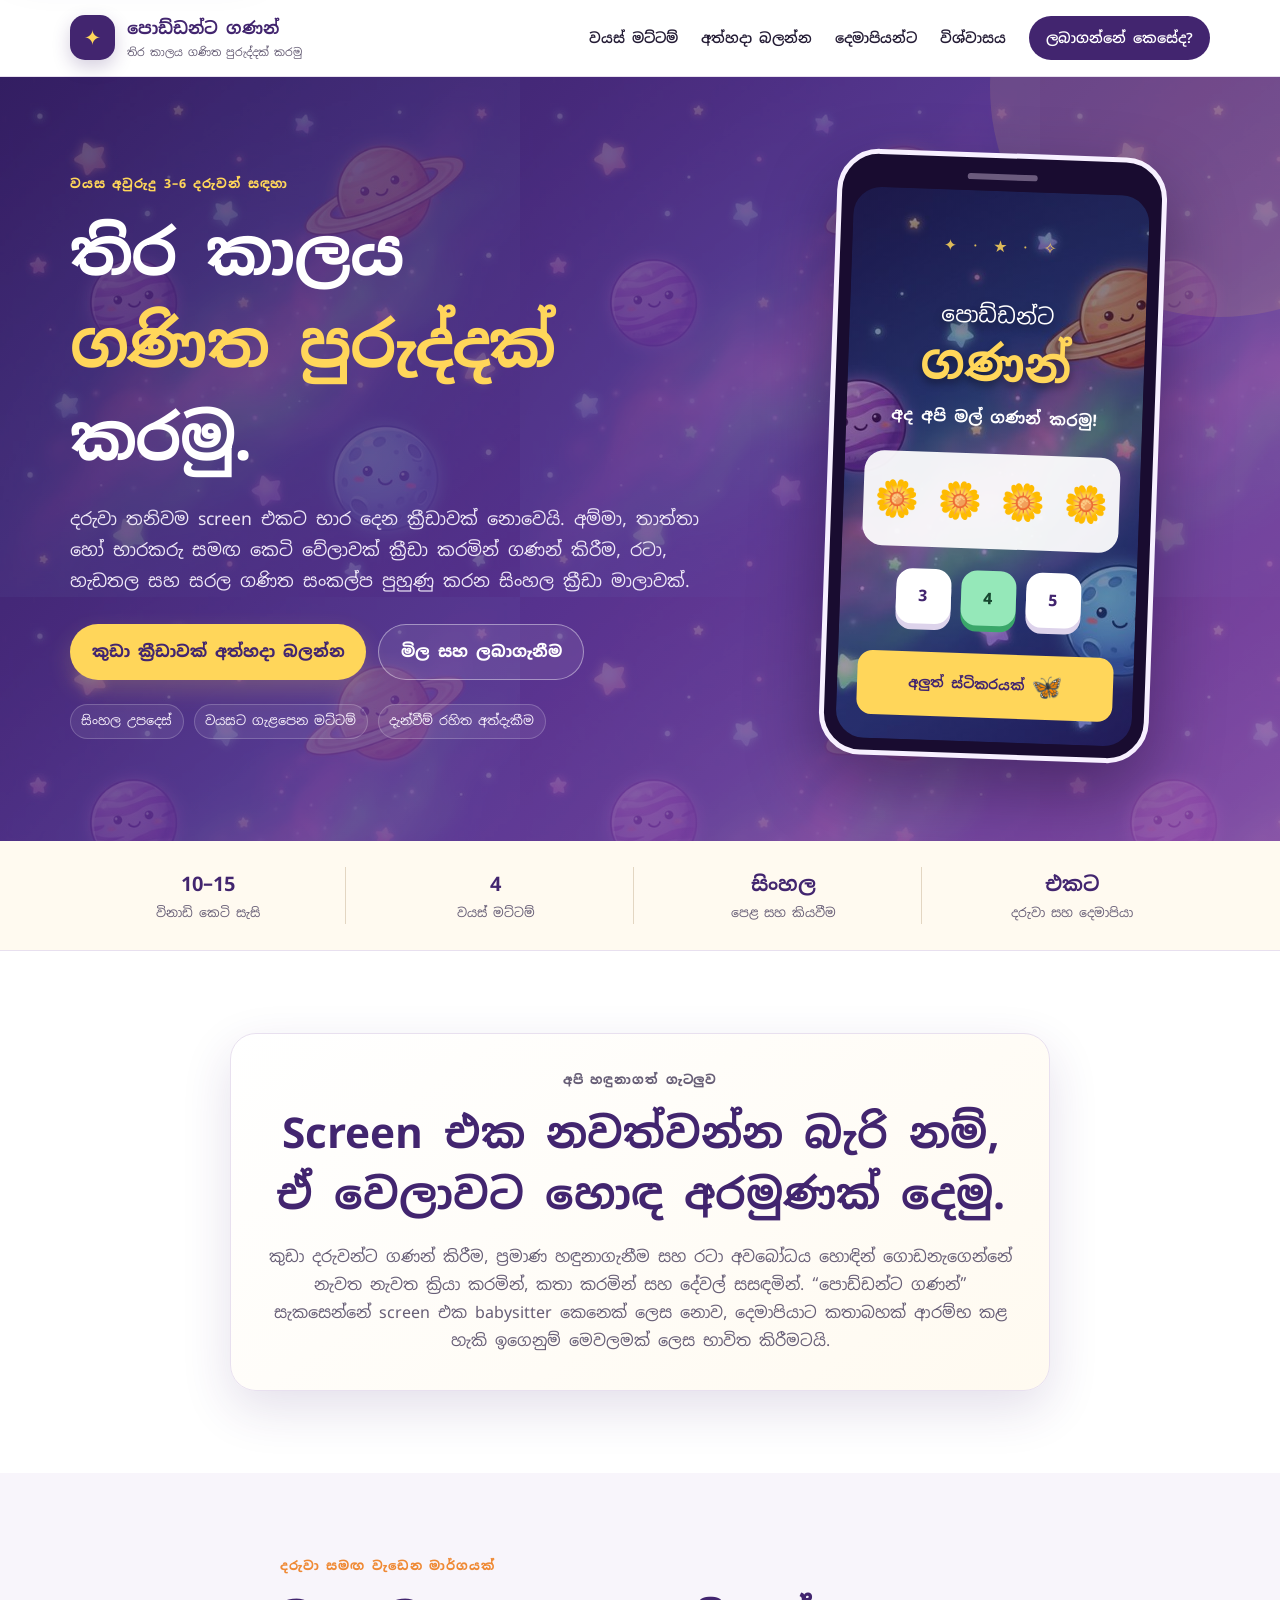
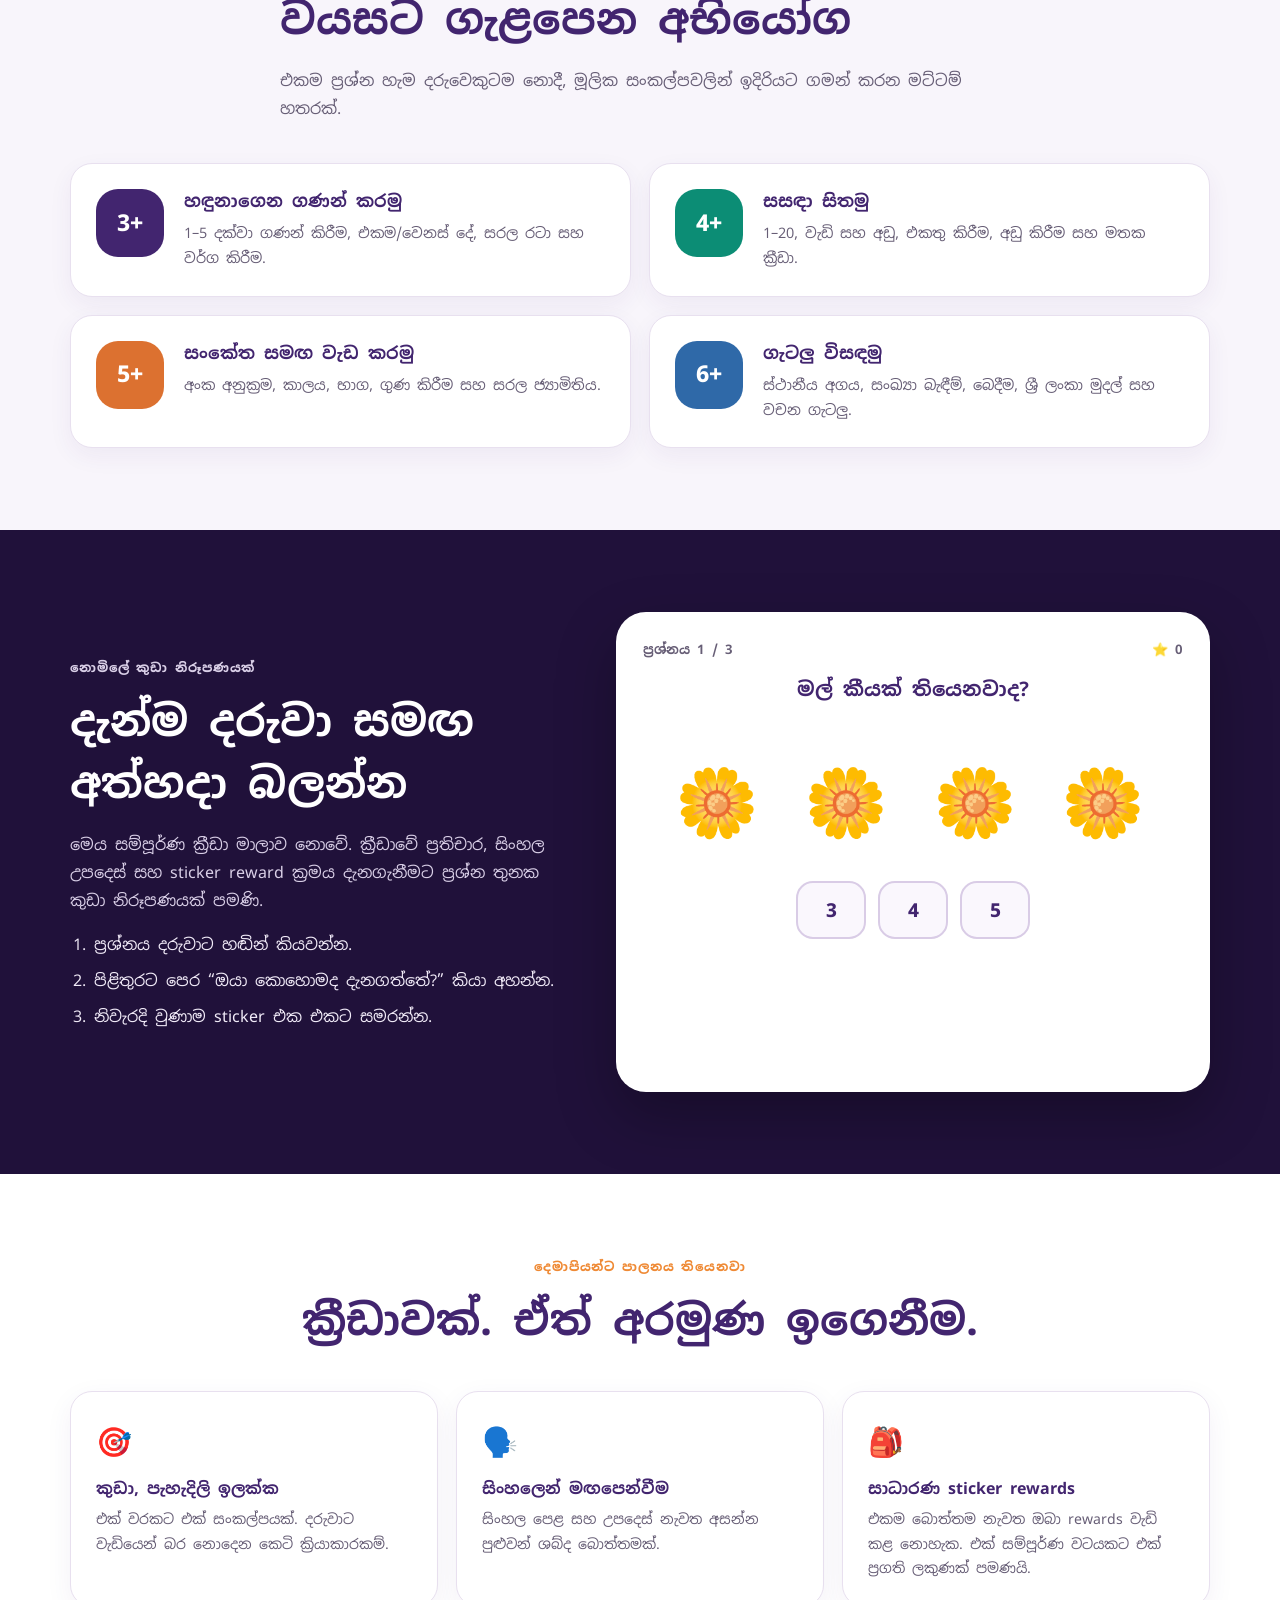
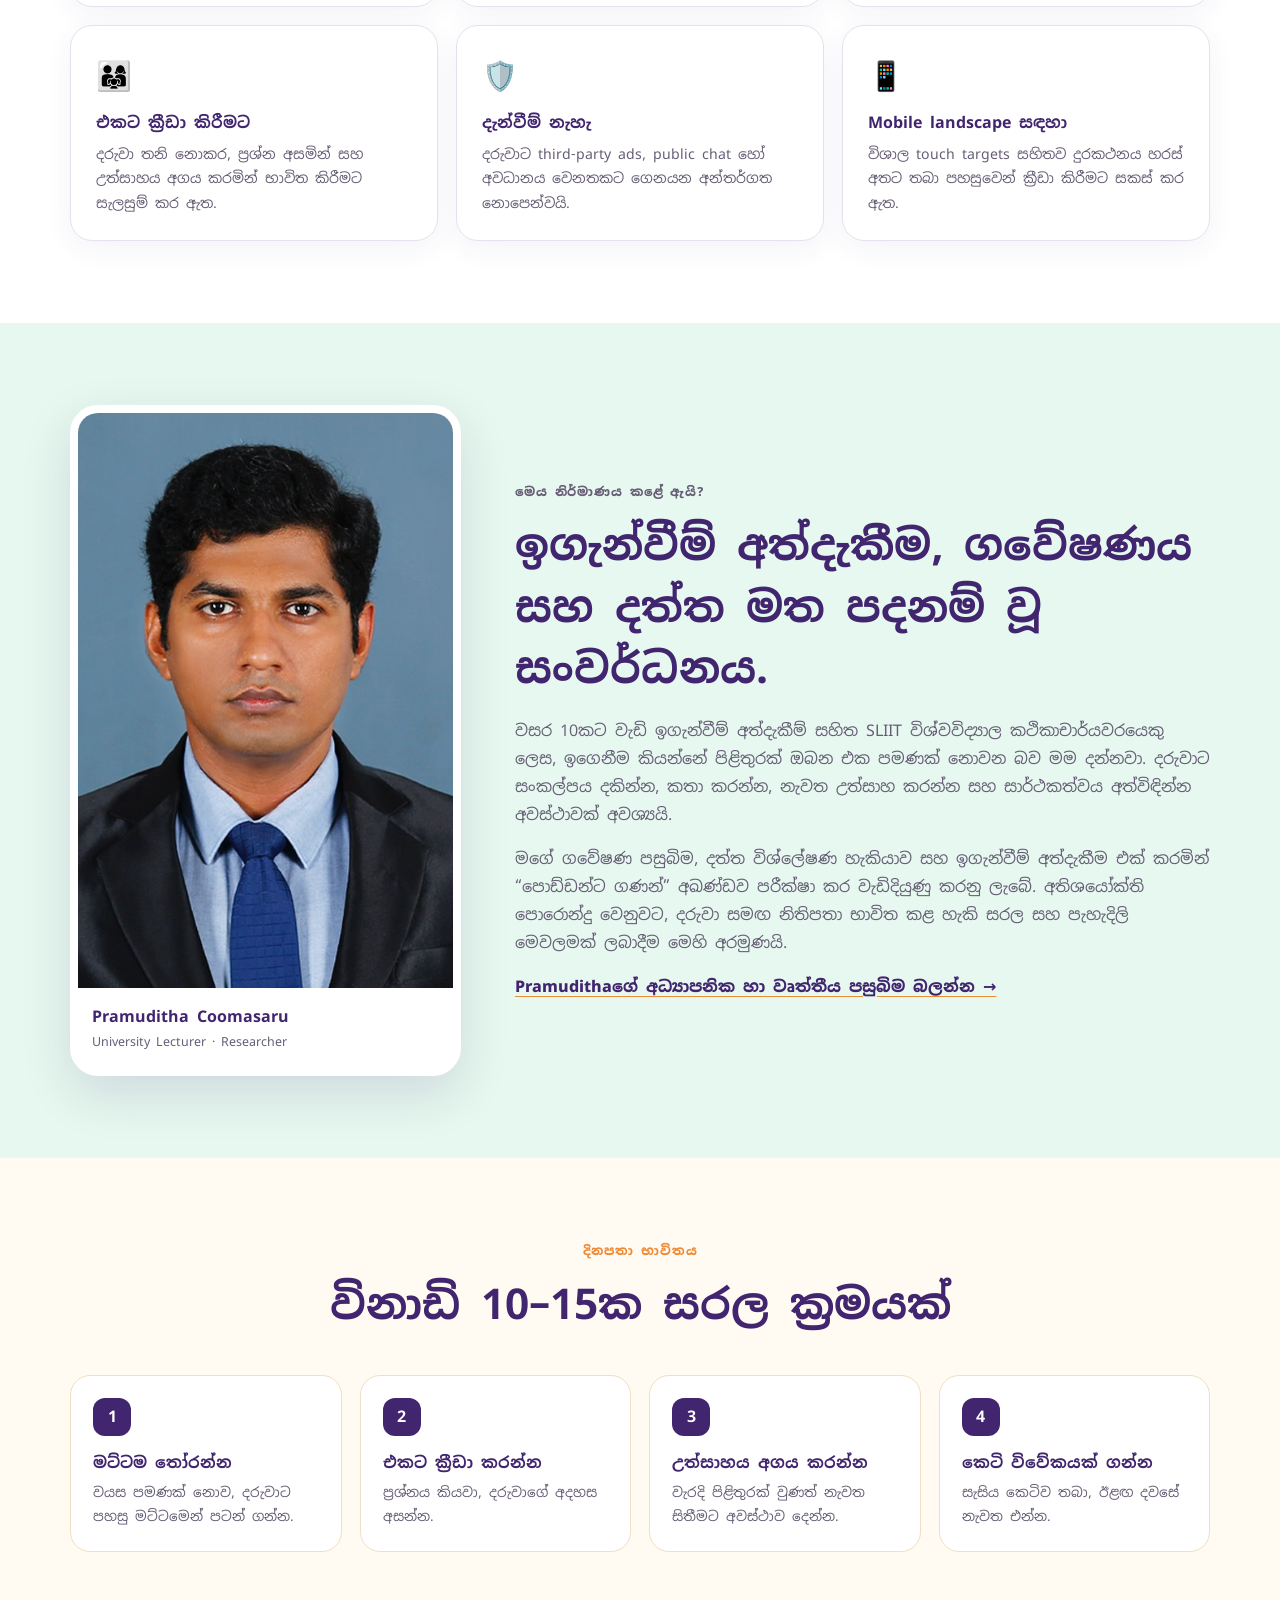
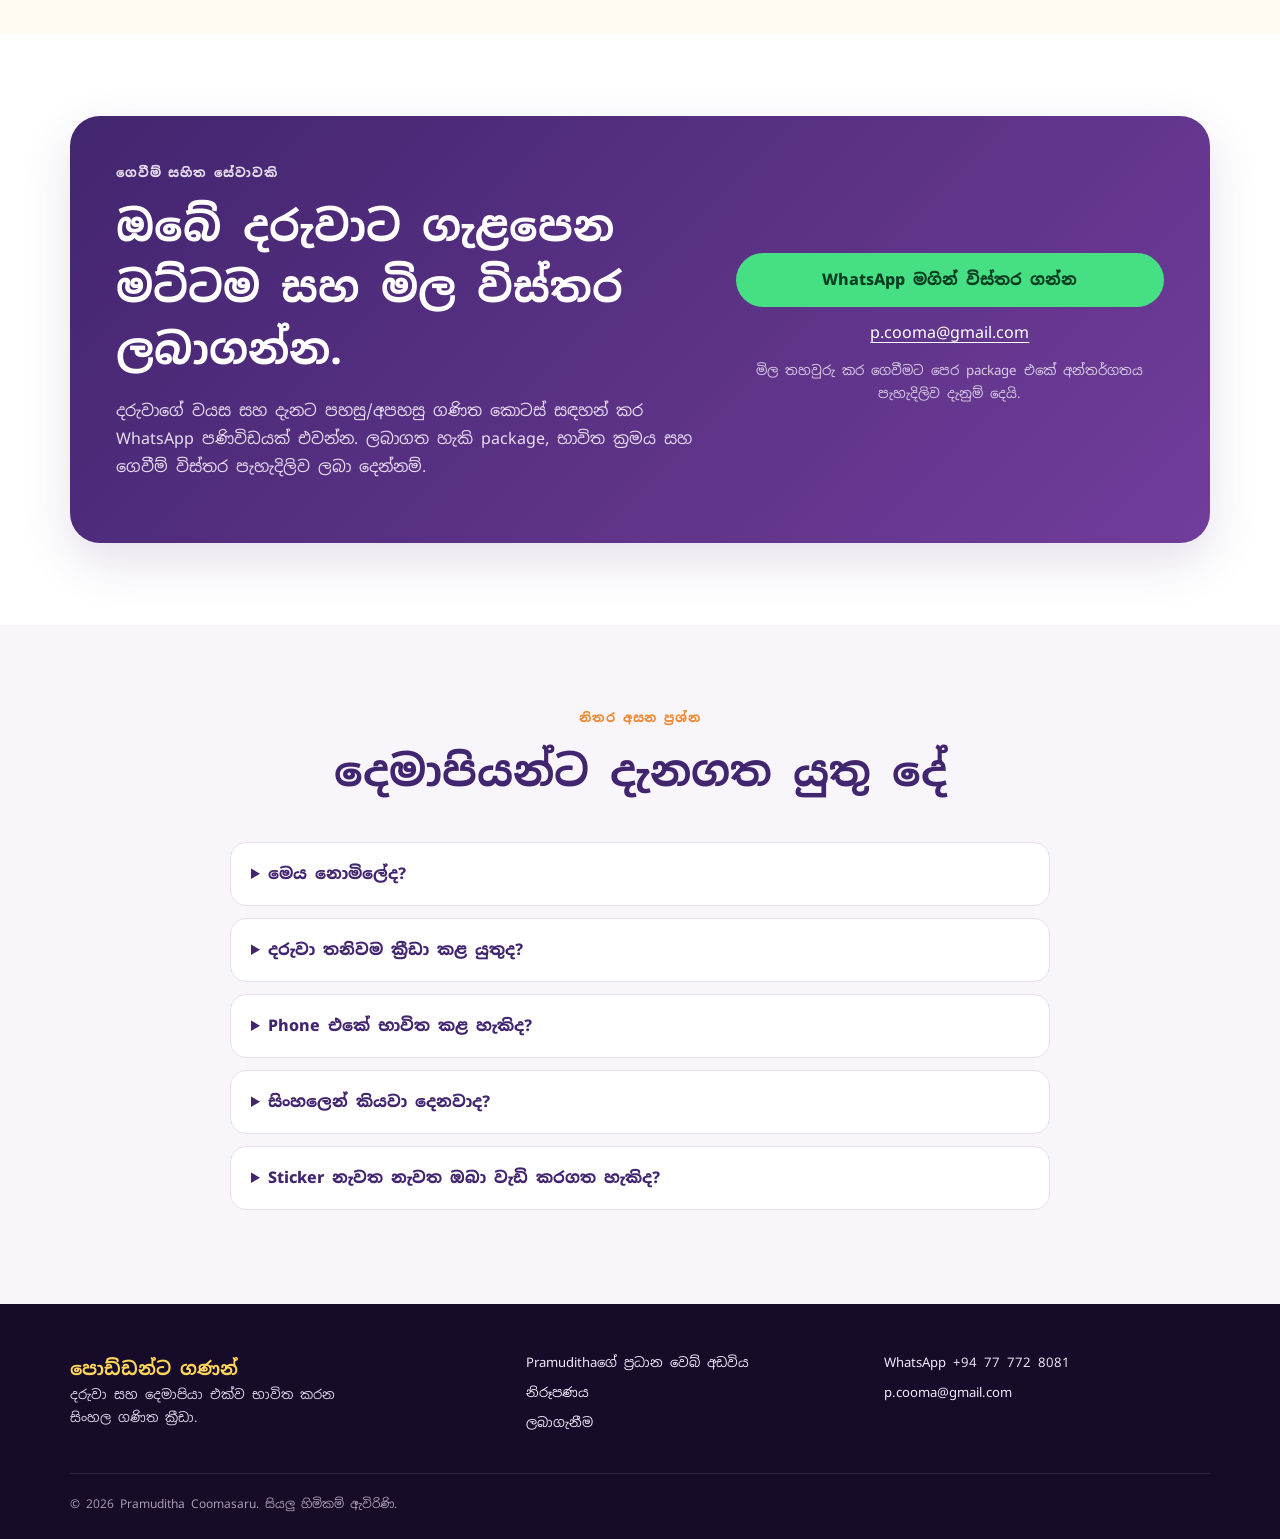
==== poddanta-ganan/index.html @ fe2ec5d9 "Add Sinhala Poddanta Ganan product page and mini demo" ====
<!doctype html>
<html lang="si">
<head>
  <meta charset="utf-8" />
  <meta name="viewport" content="width=device-width, initial-scale=1, viewport-fit=cover" />
  <title>පොඩ්ඩන්ට ගණන් | දරුවන්ට සිංහල ගණිත ක්‍රීඩා</title>
  <meta name="description" content="වයස අවුරුදු 3 සිට 6 දක්වා දරුවන්ට දෙමාපියන් සමඟ ක්‍රීඩා කරමින් ගණිතයේ මූලික සංකල්ප පුහුණු වීමට සැකසූ සිංහල ඩිජිටල් ක්‍රීඩා මාලාව." />
  <meta name="theme-color" content="#42256f" />
  <meta property="og:title" content="පොඩ්ඩන්ට ගණන් — තිර කාලය ගණිත පුරුද්දක් කරමු" />
  <meta property="og:description" content="වයස 3–6 දරුවන්ට සිංහලෙන්, දෙමාපියන් සමඟ භාවිත කළ හැකි ගණිත ක්‍රීඩා." />
  <meta property="og:type" content="website" />
  <meta property="og:url" content="https://pcooma.com/poddanta-ganan/" />
  <meta property="og:image" content="https://pcooma.com/og-image.png?v=2" />
  <link rel="canonical" href="https://pcooma.com/poddanta-ganan/" />
  <link rel="icon" type="image/png" href="../favicon.png?v=2" />
  <link rel="preconnect" href="https://fonts.googleapis.com" />
  <link rel="preconnect" href="https://fonts.gstatic.com" crossorigin />
  <link href="https://fonts.googleapis.com/css2?family=Noto+Sans+Sinhala:wght@400;500;600;700;800&display=swap" rel="stylesheet" />
  <link rel="stylesheet" href="styles.css" />
  <script type="application/ld+json">
  {
    "@context": "https://schema.org",
    "@type": "EducationalApplication",
    "name": "පොඩ්ඩන්ට ගණන්",
    "applicationCategory": "EducationalApplication",
    "educationalLevel": "Early childhood, ages 3 to 6",
    "inLanguage": "si-LK",
    "operatingSystem": "Web browser",
    "url": "https://pcooma.com/poddanta-ganan/",
    "description": "දෙමාපියන් සමඟ භාවිතයට සැකසූ සිංහල ගණිත ක්‍රීඩා මාලාව.",
    "author": {
      "@type": "Person",
      "name": "Pramuditha Coomasaru",
      "url": "https://pcooma.com/"
    }
  }
  </script>
</head>
<body>
  <a class="skip-link" href="#main">ප්‍රධාන අන්තර්ගතයට යන්න</a>

  <header class="site-header">
    <div class="wrap header-inner">
      <a class="product-brand" href="#top" aria-label="පොඩ්ඩන්ට ගණන් මුල් පිටුව">
        <span class="brand-orbit" aria-hidden="true">✦</span>
        <span><strong>පොඩ්ඩන්ට ගණන්</strong><small>තිර කාලය ගණිත පුරුද්දක් කරමු</small></span>
      </a>
      <button class="menu-button" type="button" aria-expanded="false" aria-controls="main-nav">මෙනුව</button>
      <nav id="main-nav" class="main-nav" aria-label="ප්‍රධාන මෙනුව">
        <a href="#ages">වයස් මට්ටම්</a>
        <a href="#demo">අත්හදා බලන්න</a>
        <a href="#parents">දෙමාපියන්ට</a>
        <a href="#trust">විශ්වාසය</a>
        <a class="nav-cta" href="#get-access">ලබාගන්නේ කෙසේද?</a>
      </nav>
    </div>
  </header>

  <main id="main">
    <section class="hero" id="top">
      <div class="wrap hero-grid">
        <div class="hero-copy">
          <p class="eyebrow">වයස අවුරුදු 3–6 දරුවන් සඳහා</p>
          <h1>තිර කාලය<br /><span>ගණිත පුරුද්දක්</span> කරමු.</h1>
          <p class="hero-lead">දරුවා තනිවම screen එකට භාර දෙන ක්‍රීඩාවක් නොවෙයි. අම්මා, තාත්තා හෝ භාරකරු සමඟ කෙටි වේලාවක් ක්‍රීඩා කරමින් ගණන් කිරීම, රටා, හැඩතල සහ සරල ගණිත සංකල්ප පුහුණු කරන සිංහල ක්‍රීඩා මාලාවක්.</p>
          <div class="hero-actions">
            <a class="button button-primary" href="#demo">කුඩා ක්‍රීඩාවක් අත්හදා බලන්න</a>
            <a class="button button-secondary" href="#get-access">මිල සහ ලබාගැනීම</a>
          </div>
          <ul class="hero-facts" aria-label="ප්‍රධාන ලක්ෂණ">
            <li>සිංහල උපදෙස්</li>
            <li>වයසට ගැළපෙන මට්ටම්</li>
            <li>දැන්වීම් රහිත අත්දැකීම</li>
          </ul>
        </div>

        <div class="phone-stage" aria-label="පොඩ්ඩන්ට ගණන් ක්‍රීඩා නිරූපණය">
          <div class="phone-speaker"></div>
          <div class="phone-screen">
            <div class="space-stars" aria-hidden="true">✦　·　★　·　✧</div>
            <div class="game-wordmark"><span>පොඩ්ඩන්ට</span><strong>ගණන්</strong></div>
            <p>අද අපි මල් ගණන් කරමු!</p>
            <div class="object-row" aria-hidden="true">🌼 🌼 🌼 🌼</div>
            <div class="answer-row" aria-hidden="true"><span>3</span><span class="correct">4</span><span>5</span></div>
            <div class="sticker-peek">අලුත් ස්ටිකරයක් <b>🦋</b></div>
          </div>
        </div>
      </div>
    </section>

    <section class="promise-strip" aria-label="සේවාවේ ස්වභාවය">
      <div class="wrap promise-grid">
        <div><strong>10–15</strong><span>විනාඩි කෙටි සැසි</span></div>
        <div><strong>4</strong><span>වයස් මට්ටම්</span></div>
        <div><strong>සිංහල</strong><span>පෙළ සහ කියවීම</span></div>
        <div><strong>එකට</strong><span>දරුවා සහ දෙමාපියා</span></div>
      </div>
    </section>

    <section class="section problem-section">
      <div class="wrap narrow center">
        <p class="eyebrow">අපි හඳුනාගත් ගැටලුව</p>
        <h2>Screen එක නවත්වන්න බැරි නම්, ඒ වෙලාවට හොඳ අරමුණක් දෙමු.</h2>
        <p>කුඩා දරුවන්ට ගණන් කිරීම, ප්‍රමාණ හඳුනාගැනීම සහ රටා අවබෝධය හොඳින් ගොඩනැගෙන්නේ නැවත නැවත ක්‍රියා කරමින්, කතා කරමින් සහ දේවල් සසඳමින්. “පොඩ්ඩන්ට ගණන්” සැකසෙන්නේ screen එක babysitter කෙනෙක් ලෙස නොව, දෙමාපියාට කතාබහක් ආරම්භ කළ හැකි ඉගෙනුම් මෙවලමක් ලෙස භාවිත කිරීමටයි.</p>
      </div>
    </section>

    <section class="section age-section" id="ages">
      <div class="wrap">
        <div class="section-heading">
          <p class="eyebrow">දරුවා සමඟ වැඩෙන මාර්ගයක්</p>
          <h2>වයසට ගැළපෙන අභියෝග</h2>
          <p>එකම ප්‍රශ්න හැම දරුවෙකුටම නොදී, මූලික සංකල්පවලින් ඉදිරියට ගමන් කරන මට්ටම් හතරක්.</p>
        </div>
        <div class="age-grid">
          <article class="age-card age-three"><span class="age-number">3+</span><div><h3>හඳුනාගෙන ගණන් කරමු</h3><p>1–5 දක්වා ගණන් කිරීම, එකම/වෙනස් දේ, සරල රටා සහ වර්ග කිරීම.</p></div></article>
          <article class="age-card age-four"><span class="age-number">4+</span><div><h3>සසඳා සිතමු</h3><p>1–20, වැඩි සහ අඩු, එකතු කිරීම, අඩු කිරීම සහ මතක ක්‍රීඩා.</p></div></article>
          <article class="age-card age-five"><span class="age-number">5+</span><div><h3>සංකේත සමඟ වැඩ කරමු</h3><p>අංක අනුක්‍රම, කාලය, භාග, ගුණ කිරීම සහ සරල ජ්‍යාමිතිය.</p></div></article>
          <article class="age-card age-six"><span class="age-number">6+</span><div><h3>ගැටලු විසඳමු</h3><p>ස්ථානීය අගය, සංඛ්‍යා බැඳීම්, බෙදීම, ශ්‍රී ලංකා මුදල් සහ වචන ගැටලු.</p></div></article>
        </div>
      </div>
    </section>

    <section class="section demo-section" id="demo">
      <div class="wrap demo-grid">
        <div class="demo-copy">
          <p class="eyebrow">නොමිලේ කුඩා නිරූපණයක්</p>
          <h2>දැන්ම දරුවා සමඟ අත්හදා බලන්න</h2>
          <p>මෙය සම්පූර්ණ ක්‍රීඩා මාලාව නොවේ. ක්‍රීඩාවේ ප්‍රතිචාර, සිංහල උපදෙස් සහ sticker reward ක්‍රමය දැනගැනීමට ප්‍රශ්න තුනක කුඩා නිරූපණයක් පමණි.</p>
          <ol class="parent-prompts">
            <li>ප්‍රශ්නය දරුවාට හඬින් කියවන්න.</li>
            <li>පිළිතුරට පෙර “ඔයා කොහොමද දැනගත්තේ?” කියා අහන්න.</li>
            <li>නිවැරදි වුණාම sticker එක එකට සමරන්න.</li>
          </ol>
        </div>

        <div class="mini-game" aria-live="polite">
          <div class="mini-top">
            <span id="demo-step">ප්‍රශ්නය 1 / 3</span>
            <span id="demo-stars">⭐ 0</span>
          </div>
          <div id="demo-card" class="demo-card"></div>
          <p id="demo-feedback" class="demo-feedback"></p>
          <button id="demo-next" class="button button-primary" type="button" hidden>ඊළඟ ප්‍රශ්නය</button>
          <div id="demo-sticker" class="demo-sticker" hidden>
            <span>ඔබට අලුත් ස්ටිකරයක්!</span><b>🦚</b>
          </div>
        </div>
      </div>
    </section>

    <section class="section parent-section" id="parents">
      <div class="wrap">
        <div class="section-heading center">
          <p class="eyebrow">දෙමාපියන්ට පාලනය තියෙනවා</p>
          <h2>ක්‍රීඩාවක්. ඒත් අරමුණ ඉගෙනීම.</h2>
        </div>
        <div class="feature-grid">
          <article><span>🎯</span><h3>කුඩා, පැහැදිලි ඉලක්ක</h3><p>එක් වරකට එක් සංකල්පයක්. දරුවාට වැඩියෙන් බර නොදෙන කෙටි ක්‍රියාකාරකම්.</p></article>
          <article><span>🗣️</span><h3>සිංහලෙන් මඟපෙන්වීම</h3><p>සිංහල පෙළ සහ උපදෙස් නැවත අසන්න පුළුවන් ශබ්ද බොත්තමක්.</p></article>
          <article><span>🎒</span><h3>සාධාරණ sticker rewards</h3><p>එකම බොත්තම නැවත ඔබා rewards වැඩි කළ නොහැක. එක් සම්පූර්ණ වටයකට එක් ප්‍රගති ලකුණක් පමණයි.</p></article>
          <article><span>👨‍👩‍👧</span><h3>එකට ක්‍රීඩා කිරීමට</h3><p>දරුවා තනි නොකර, ප්‍රශ්න අසමින් සහ උත්සාහය අගය කරමින් භාවිත කිරීමට සැලසුම් කර ඇත.</p></article>
          <article><span>🛡️</span><h3>දැන්වීම් නැහැ</h3><p>දරුවාට third-party ads, public chat හෝ අවධානය වෙනතකට ගෙනයන අන්තර්ගත නොපෙන්වයි.</p></article>
          <article><span>📱</span><h3>Mobile landscape සඳහා</h3><p>විශාල touch targets සහිතව දුරකථනය හරස් අතට තබා පහසුවෙන් ක්‍රීඩා කිරීමට සකස් කර ඇත.</p></article>
        </div>
      </div>
    </section>

    <section class="section trust-section" id="trust">
      <div class="wrap trust-grid">
        <div class="portrait-card">
          <img src="../assets/pramuditha.jpg" alt="Pramuditha Coomasaru" width="460" height="575" loading="lazy" />
          <div><strong>Pramuditha Coomasaru</strong><span>University Lecturer · Researcher</span></div>
        </div>
        <div class="trust-copy">
          <p class="eyebrow">මෙය නිර්මාණය කළේ ඇයි?</p>
          <h2>ඉගැන්වීම් අත්දැකීම, ගවේෂණය සහ දත්ත මත පදනම් වූ සංවර්ධනය.</h2>
          <p>වසර 10කට වැඩි ඉගැන්වීම් අත්දැකීම් සහිත SLIIT විශ්වවිද්‍යාල කථිකාචාර්යවරයෙකු ලෙස, ඉගෙනීම කියන්නේ පිළිතුරක් ඔබන එක පමණක් නොවන බව මම දන්නවා. දරුවාට සංකල්පය දකින්න, කතා කරන්න, නැවත උත්සාහ කරන්න සහ සාර්ථකත්වය අත්විඳින්න අවස්ථාවක් අවශ්‍යයි.</p>
          <p>මගේ ගවේෂණ පසුබිම, දත්ත විශ්ලේෂණ හැකියාව සහ ඉගැන්වීම් අත්දැකීම එක් කරමින් “පොඩ්ඩන්ට ගණන්” අඛණ්ඩව පරීක්ෂා කර වැඩිදියුණු කරනු ලැබේ. අතිශයෝක්ති පොරොන්දු වෙනුවට, දරුවා සමඟ නිතිපතා භාවිත කළ හැකි සරල සහ පැහැදිලි මෙවලමක් ලබාදීම මෙහි අරමුණයි.</p>
          <a class="text-link" href="../#about">Pramudithaගේ අධ්‍යාපනික හා වෘත්තීය පසුබිම බලන්න →</a>
        </div>
      </div>
    </section>

    <section class="section steps-section">
      <div class="wrap">
        <div class="section-heading center">
          <p class="eyebrow">දිනපතා භාවිතය</p>
          <h2>විනාඩි 10–15ක සරල ක්‍රමයක්</h2>
        </div>
        <div class="steps-grid">
          <article><b>1</b><h3>මට්ටම තෝරන්න</h3><p>වයස පමණක් නොව, දරුවාට පහසු මට්ටමෙන් පටන් ගන්න.</p></article>
          <article><b>2</b><h3>එකට ක්‍රීඩා කරන්න</h3><p>ප්‍රශ්නය කියවා, දරුවාගේ අදහස අසන්න.</p></article>
          <article><b>3</b><h3>උත්සාහය අගය කරන්න</h3><p>වැරදි පිළිතුරක් වුණත් නැවත සිතීමට අවස්ථාව දෙන්න.</p></article>
          <article><b>4</b><h3>කෙටි විවේකයක් ගන්න</h3><p>සැසිය කෙටිව තබා, ඊළඟ දවසේ නැවත එන්න.</p></article>
        </div>
      </div>
    </section>

    <section class="section access-section" id="get-access">
      <div class="wrap access-card">
        <div>
          <p class="eyebrow">ගෙවීම් සහිත සේවාවකි</p>
          <h2>ඔබේ දරුවාට ගැළපෙන මට්ටම සහ මිල විස්තර ලබාගන්න.</h2>
          <p>දරුවාගේ වයස සහ දැනට පහසු/අපහසු ගණිත කොටස් සඳහන් කර WhatsApp පණිවිඩයක් එවන්න. ලබාගත හැකි package, භාවිත ක්‍රමය සහ ගෙවීම් විස්තර පැහැදිලිව ලබා දෙන්නම්.</p>
        </div>
        <div class="access-actions">
          <a class="button whatsapp-button" href="https://wa.me/94777728081?text=%E0%B6%86%E0%B6%BA%E0%B7%94%E0%B6%B6%E0%B7%9D%E0%B7%80%E0%B6%B1%E0%B7%8A%20Pramuditha%2C%20%E0%B6%B4%E0%B7%9C%E0%B6%A9%E0%B7%8A%E0%B6%A9%E0%B6%B1%E0%B7%8A%E0%B6%A7%20%E0%B6%9C%E0%B6%AB%E0%B6%B1%E0%B7%8A%20%E0%B6%9C%E0%B7%90%E0%B6%B1%20%E0%B6%B8%E0%B7%92%E0%B6%BD%20%E0%B7%83%E0%B7%84%20%E0%B6%BD%E0%B6%B6%E0%B7%8F%E0%B6%9C%E0%B7%90%E0%B6%B1%E0%B7%93%E0%B6%B8%E0%B7%9A%20%E0%B7%80%E0%B7%92%E0%B7%83%E0%B7%8A%E0%B6%AD%E0%B6%BB%20%E0%B6%AF%E0%B7%90%E0%B6%B1%E0%B6%9C%E0%B6%B1%E0%B7%8A%E0%B6%B1%20%E0%B6%9A%E0%B7%90%E0%B6%B8%E0%B6%AD%E0%B7%92%E0%B6%BA%E0%B7%92.%20%E0%B6%B8%E0%B6%9C%E0%B7%9A%20%E0%B6%AF%E0%B6%BB%E0%B7%94%E0%B7%80%E0%B7%8F%E0%B6%9C%E0%B7%9A%20%E0%B7%80%E0%B6%BA%E0%B7%83%3A%20" target="_blank" rel="noopener">WhatsApp මගින් විස්තර ගන්න</a>
          <a class="email-link" href="mailto:p.cooma@gmail.com?subject=%E0%B6%B4%E0%B7%9C%E0%B6%A9%E0%B7%8A%E0%B6%A9%E0%B6%B1%E0%B7%8A%E0%B6%A7%20%E0%B6%9C%E0%B6%AB%E0%B6%B1%E0%B7%8A%20%E0%B7%80%E0%B7%92%E0%B6%B8%E0%B7%83%E0%B7%93%E0%B6%B8">p.cooma@gmail.com</a>
          <small>මිල තහවුරු කර ගෙවීමට පෙර package එකේ අන්තර්ගතය පැහැදිලිව දැනුම් දෙයි.</small>
        </div>
      </div>
    </section>

    <section class="section faq-section">
      <div class="wrap narrow">
        <div class="section-heading center"><p class="eyebrow">නිතර අසන ප්‍රශ්න</p><h2>දෙමාපියන්ට දැනගත යුතු දේ</h2></div>
        <details><summary>මෙය නොමිලේද?</summary><p>නැහැ. ඉහත mini-demo එක පමණක් නොමිලේ අත්හදා බැලිය හැක. සම්පූර්ණ වයස් මට්ටම් සහ ක්‍රීඩා ලබාගැනීම ගෙවීම් සහිත සේවාවකි.</p></details>
        <details><summary>දරුවා තනිවම ක්‍රීඩා කළ යුතුද?</summary><p>නැහැ. විශේෂයෙන් කුඩා වයස්වලදී දෙමාපියෙකු හෝ භාරකරුවෙකු සමඟ කෙටි සැසි ලෙස භාවිත කිරීම නිර්දේශ කරයි.</p></details>
        <details><summary>Phone එකේ භාවිත කළ හැකිද?</summary><p>ඔව්. ක්‍රීඩා mobile landscape භාවිතයට සකස් කර ඇත. හොඳම අත්දැකීම සඳහා දුරකථනය හරස් අතට තබන්න.</p></details>
        <details><summary>සිංහලෙන් කියවා දෙනවාද?</summary><p>සිංහල උපදෙස් තිරයේ පෙන්වන අතර, උපාංගයේ Sinhala text-to-speech සහාය තිබේ නම් ශබ්දයෙන් නැවත අසන්නත් පුළුවන්.</p></details>
        <details><summary>Sticker නැවත නැවත ඔබා වැඩි කරගත හැකිද?</summary><p>නැහැ. එක් වටයක නිවැරදි පිළිතුර එක් වරක් පමණක් ප්‍රගතියට ගණන් ගනී. Sticker collection එක දරුවාගේ සැබෑ සම්පූර්ණ කිරීම් සමඟ බැඳී ඇත.</p></details>
      </div>
    </section>
  </main>

  <footer class="site-footer">
    <div class="wrap footer-grid">
      <div><strong>පොඩ්ඩන්ට ගණන්</strong><p>දරුවා සහ දෙමාපියා එක්ව භාවිත කරන සිංහල ගණිත ක්‍රීඩා.</p></div>
      <nav aria-label="පහළ මෙනුව"><a href="../">Pramudithaගේ ප්‍රධාන වෙබ් අඩවිය</a><a href="#demo">නිරූපණය</a><a href="#get-access">ලබාගැනීම</a></nav>
      <div><a href="https://wa.me/94777728081" target="_blank" rel="noopener">WhatsApp +94 77 772 8081</a><a href="mailto:p.cooma@gmail.com">p.cooma@gmail.com</a></div>
    </div>
    <div class="wrap footer-bottom">© <span id="year"></span> Pramuditha Coomasaru. සියලු හිමිකම් ඇවිරිණි.</div>
  </footer>

  <script src="script.js"></script>
</body>
</html>
---- poddanta-ganan/styles.css ----
:root {
  --ink: #241c35;
  --muted: #675e76;
  --purple: #42256f;
  --purple-2: #6b3ea2;
  --orange: #ef8a35;
  --yellow: #ffd65a;
  --mint: #e6f8ef;
  --cream: #fffaf0;
  --white: #fff;
  --line: #e8e0ef;
  --shadow: 0 18px 50px rgba(66, 37, 111, .14);
  --radius: 26px;
  --font: "Noto Sans Sinhala", system-ui, sans-serif;
}

* { box-sizing: border-box; }
html { scroll-behavior: smooth; }
body { margin: 0; color: var(--ink); background: var(--white); font-family: var(--font); line-height: 1.75; -webkit-font-smoothing: antialiased; }
img { max-width: 100%; display: block; }
a { color: inherit; text-decoration: none; }
button, input { font: inherit; }
h1, h2, h3, p { margin-top: 0; }
h1, h2, h3 { line-height: 1.45; }
.wrap { width: min(1140px, calc(100% - 36px)); margin-inline: auto; }
.narrow { max-width: 820px; }
.center { text-align: center; }
.skip-link { position: fixed; left: 12px; top: -100px; z-index: 999; background: #fff; padding: 10px 16px; border-radius: 10px; box-shadow: var(--shadow); }
.skip-link:focus { top: 12px; }

.site-header { position: sticky; top: 0; z-index: 90; background: rgba(255,255,255,.94); backdrop-filter: blur(12px); border-bottom: 1px solid var(--line); }
.header-inner { min-height: 76px; display: flex; align-items: center; justify-content: space-between; gap: 22px; }
.product-brand { display: flex; align-items: center; gap: 12px; min-width: 220px; }
.brand-orbit { width: 45px; height: 45px; display: grid; place-items: center; border-radius: 15px; color: var(--yellow); background: var(--purple); font-size: 1.3rem; box-shadow: 0 7px 18px rgba(66,37,111,.22); }
.product-brand strong, .product-brand small { display: block; }
.product-brand strong { font-size: 1.05rem; color: var(--purple); }
.product-brand small { color: var(--muted); font-size: .68rem; }
.main-nav { display: flex; align-items: center; gap: 23px; font-size: .88rem; font-weight: 600; }
.main-nav a:hover { color: var(--purple-2); }
.nav-cta { color: #fff !important; background: var(--purple); padding: .68em 1.2em; border-radius: 999px; }
.menu-button { display: none; border: 0; border-radius: 12px; padding: .6em 1em; color: #fff; background: var(--purple); }

.hero { position: relative; overflow: hidden; color: #fff; background: linear-gradient(135deg, #2e1755 0%, #522b84 52%, #7d3f98 100%); padding: 76px 0 82px; }
.hero::before { content: ""; position: absolute; inset: 0; opacity: .23; background-image: url("assets/space-bg.jpg"); background-size: 520px; mix-blend-mode: screen; }
.hero::after { content: ""; position: absolute; width: 460px; height: 460px; border-radius: 50%; right: -170px; top: -220px; background: rgba(255,214,90,.12); }
.hero-grid { position: relative; z-index: 1; display: grid; grid-template-columns: 1.1fr .75fr; align-items: center; gap: 70px; }
.eyebrow { margin-bottom: .7rem; color: var(--orange); font-size: .78rem; letter-spacing: .07em; font-weight: 800; }
.hero .eyebrow { color: var(--yellow); }
.hero h1 { margin-bottom: 20px; color: #fff; font-size: clamp(2.35rem, 5vw, 4rem); letter-spacing: -.025em; }
.hero h1 span { color: var(--yellow); }
.hero-lead { color: #ede6f6; max-width: 670px; font-size: 1.1rem; }
.hero-actions { display: flex; flex-wrap: wrap; gap: 12px; margin: 28px 0 24px; }
.button { display: inline-flex; align-items: center; justify-content: center; min-height: 50px; padding: .8em 1.35em; border: 0; border-radius: 999px; font-weight: 800; cursor: pointer; transition: transform .18s ease, box-shadow .18s ease; }
.button:hover { transform: translateY(-2px); }
.button-primary { color: var(--purple); background: var(--yellow); box-shadow: 0 10px 24px rgba(255,214,90,.2); }
.button-secondary { color: #fff; border: 1px solid rgba(255,255,255,.42); background: rgba(255,255,255,.08); }
.hero-facts { display: flex; flex-wrap: wrap; gap: 10px; margin: 0; padding: 0; list-style: none; }
.hero-facts li { padding: .42em .82em; border: 1px solid rgba(255,255,255,.2); border-radius: 999px; color: #f6effb; font-size: .8rem; background: rgba(255,255,255,.07); }

.phone-stage { position: relative; width: min(330px, 84vw); margin-inline: auto; padding: 12px; border: 5px solid #f7f0ff; border-radius: 42px; background: #190c30; box-shadow: 0 30px 70px rgba(12,4,30,.38); transform: rotate(2deg); }
.phone-speaker { width: 70px; height: 6px; margin: 4px auto 11px; border-radius: 10px; background: #6b5b7d; }
.phone-screen { min-height: 540px; overflow: hidden; border-radius: 28px; padding: 42px 20px 24px; text-align: center; background: linear-gradient(rgba(29,13,61,.52), rgba(45,18,88,.42)), url("assets/space-bg.jpg") center/cover; }
.space-stars { color: var(--yellow); opacity: .85; }
.game-wordmark { margin: 36px 0 12px; text-shadow: 0 4px 9px rgba(0,0,0,.4); }
.game-wordmark span, .game-wordmark strong { display: block; }
.game-wordmark span { font-size: 1.35rem; }
.game-wordmark strong { color: var(--yellow); font-size: 3rem; line-height: 1.2; }
.phone-screen p { font-weight: 700; }
.object-row { margin: 22px 0; padding: 16px 8px; border-radius: 20px; background: rgba(255,255,255,.93); font-size: 2.25rem; }
.answer-row { display: flex; justify-content: center; gap: 10px; }
.answer-row span { width: 55px; height: 55px; display: grid; place-items: center; border-radius: 16px; color: var(--purple); background: #fff; font-weight: 800; box-shadow: 0 6px 0 #ddd3eb; }
.answer-row .correct { color: #16472f; background: #95e8b9; box-shadow: 0 6px 0 #3aa76a; }
.sticker-peek { margin-top: 28px; padding: 10px; border-radius: 15px; color: var(--purple); background: var(--yellow); font-size: .86rem; font-weight: 700; }
.sticker-peek b { font-size: 1.55rem; vertical-align: middle; }

.promise-strip { border-bottom: 1px solid var(--line); background: var(--cream); }
.promise-grid { display: grid; grid-template-columns: repeat(4,1fr); gap: 12px; padding-block: 26px; }
.promise-grid div { text-align: center; border-right: 1px solid #e3d6c2; }
.promise-grid div:last-child { border-right: 0; }
.promise-grid strong, .promise-grid span { display: block; }
.promise-grid strong { color: var(--purple); font-size: 1.25rem; }
.promise-grid span { color: var(--muted); font-size: .78rem; }

.section { padding: 82px 0; scroll-margin-top: 86px; }
.section-heading { max-width: 720px; margin: 0 auto 40px; }
.section-heading.center { text-align: center; }
.section h2 { margin-bottom: 18px; color: var(--purple); font-size: clamp(1.7rem, 3.5vw, 2.65rem); }
.section-heading > p:last-child, .problem-section p, .trust-copy p { color: var(--muted); }
.problem-section { background: #fff; }
.problem-section .narrow { padding: 35px; border: 1px solid var(--line); border-radius: var(--radius); background: linear-gradient(145deg, #fff, #fffaf0); box-shadow: var(--shadow); }
.problem-section p:last-child { margin-bottom: 0; }

.age-section { background: #f8f5fb; }
.age-grid { display: grid; grid-template-columns: 1fr 1fr; gap: 18px; }
.age-card { display: flex; gap: 20px; padding: 25px; border: 1px solid var(--line); border-radius: 22px; background: #fff; box-shadow: 0 8px 24px rgba(66,37,111,.06); }
.age-card h3 { margin-bottom: 6px; color: var(--purple); font-size: 1.08rem; }
.age-card p { margin: 0; color: var(--muted); font-size: .9rem; }
.age-number { flex: none; width: 68px; height: 68px; display: grid; place-items: center; border-radius: 22px; color: #fff; background: var(--purple); font-size: 1.45rem; font-weight: 800; }
.age-four .age-number { background: #0c8d75; }
.age-five .age-number { background: #dc7130; }
.age-six .age-number { background: #2f69a8; }

.demo-section { color: #fff; background: #20113a; }
.demo-section h2 { color: #fff; }
.demo-grid { display: grid; grid-template-columns: .9fr 1.1fr; gap: 60px; align-items: center; }
.demo-copy > p { color: #d9cfe7; }
.parent-prompts { padding-left: 1.5em; color: #f1ebf8; }
.parent-prompts li { margin-bottom: 8px; }
.mini-game { min-height: 480px; padding: 26px; border: 1px solid rgba(255,255,255,.13); border-radius: 30px; color: var(--ink); background: #fff; box-shadow: 0 24px 60px rgba(0,0,0,.28); }
.mini-top { display: flex; justify-content: space-between; color: var(--muted); font-size: .82rem; font-weight: 700; }
.demo-card { min-height: 290px; display: flex; flex-direction: column; align-items: center; justify-content: center; text-align: center; }
.demo-card h3 { color: var(--purple); font-size: 1.25rem; }
.demo-objects { margin: 20px 0; font-size: clamp(2.6rem, 8vw, 4.2rem); letter-spacing: .08em; }
.demo-answers { display: flex; flex-wrap: wrap; justify-content: center; gap: 12px; }
.demo-answer { min-width: 70px; min-height: 58px; border: 2px solid #d9cce6; border-radius: 17px; color: var(--purple); background: #faf7fd; font-size: 1.2rem; font-weight: 800; cursor: pointer; }
.demo-answer:hover, .demo-answer:focus { border-color: var(--purple-2); outline: none; }
.demo-answer.correct { color: #12432c; border-color: #58bf83; background: #d9f7e6; }
.demo-answer.wrong { color: #7a1e1e; border-color: #dd6f6f; background: #fde2e2; }
.demo-answer:disabled { cursor: default; }
.demo-feedback { min-height: 32px; margin: 0 0 12px; text-align: center; font-weight: 800; }
.mini-game > .button { display: flex; margin: 0 auto; }
.mini-game > .button[hidden], .demo-sticker[hidden] { display: none; }
.demo-sticker { padding: 18px; border-radius: 18px; text-align: center; color: var(--purple); background: #fff1a8; }
.demo-sticker span, .demo-sticker b { display: block; }
.demo-sticker b { font-size: 4rem; }

.parent-section { background: #fff; }
.feature-grid { display: grid; grid-template-columns: repeat(3,1fr); gap: 18px; }
.feature-grid article { padding: 25px; border: 1px solid var(--line); border-radius: 22px; background: #fff; box-shadow: 0 8px 28px rgba(66,37,111,.06); }
.feature-grid article > span { font-size: 1.8rem; }
.feature-grid h3 { margin: 10px 0 7px; color: var(--purple); font-size: 1rem; }
.feature-grid p { margin: 0; color: var(--muted); font-size: .88rem; }

.trust-section { background: var(--mint); }
.trust-grid { display: grid; grid-template-columns: .72fr 1.28fr; gap: 54px; align-items: center; }
.portrait-card { overflow: hidden; border: 8px solid #fff; border-radius: 28px; background: #fff; box-shadow: var(--shadow); }
.portrait-card img { width: 100%; aspect-ratio: 4/5; object-fit: cover; object-position: center top; }
.portrait-card div { padding: 15px 14px; }
.portrait-card strong, .portrait-card span { display: block; }
.portrait-card strong { color: var(--purple); }
.portrait-card span { color: var(--muted); font-size: .78rem; }
.text-link { color: var(--purple); font-weight: 800; text-decoration: underline; text-decoration-color: var(--orange); text-underline-offset: 4px; }

.steps-section { background: #fffaf2; }
.steps-grid { display: grid; grid-template-columns: repeat(4,1fr); gap: 18px; }
.steps-grid article { padding: 22px; border-radius: 20px; background: #fff; border: 1px solid #f0dfc3; }
.steps-grid b { width: 38px; height: 38px; display: grid; place-items: center; border-radius: 12px; color: #fff; background: var(--purple); }
.steps-grid h3 { margin: 15px 0 7px; color: var(--purple); font-size: 1rem; }
.steps-grid p { margin: 0; color: var(--muted); font-size: .85rem; }

.access-section { background: #fff; }
.access-card { display: grid; grid-template-columns: 1.15fr .85fr; gap: 40px; padding: 46px; border-radius: 30px; color: #fff; background: linear-gradient(135deg, var(--purple), #713d9a); box-shadow: var(--shadow); }
.access-card h2 { color: #fff; }
.access-card p { color: #e8def2; }
.access-actions { display: flex; flex-direction: column; justify-content: center; gap: 12px; }
.whatsapp-button { color: #073e21; background: #46df83; }
.email-link { text-align: center; color: #fff; text-decoration: underline; text-underline-offset: 4px; }
.access-actions small { color: #d8cce5; text-align: center; }

.faq-section { background: #f8f5fb; }
details { margin-bottom: 12px; border: 1px solid var(--line); border-radius: 16px; background: #fff; }
summary { padding: 17px 20px; color: var(--purple); font-weight: 800; cursor: pointer; }
details p { padding: 0 20px 19px; margin: 0; color: var(--muted); }

.site-footer { color: #ded5e9; background: #160b29; padding: 48px 0 24px; }
.footer-grid { display: grid; grid-template-columns: 1.3fr 1fr 1fr; gap: 32px; }
.footer-grid strong { color: var(--yellow); font-size: 1.15rem; }
.footer-grid p { max-width: 34ch; font-size: .82rem; }
.footer-grid nav, .footer-grid > div:last-child { display: flex; flex-direction: column; gap: 7px; font-size: .82rem; }
.footer-grid a { color: #f0e8f8; }
.footer-bottom { margin-top: 30px; padding-top: 20px; border-top: 1px solid rgba(255,255,255,.1); color: #a99ab9; font-size: .75rem; }

@media (max-width: 960px) {
  .main-nav { gap: 14px; font-size: .8rem; }
  .hero-grid, .demo-grid, .trust-grid { grid-template-columns: 1fr; }
  .phone-stage { max-width: 320px; }
  .feature-grid { grid-template-columns: 1fr 1fr; }
  .steps-grid { grid-template-columns: 1fr 1fr; }
}

@media (max-width: 760px) {
  .header-inner { min-height: 68px; }
  .product-brand small { display: none; }
  .menu-button { display: block; }
  .main-nav { position: fixed; inset: 68px 0 auto; display: flex; flex-direction: column; align-items: stretch; gap: 0; padding: 8px 18px 18px; border-bottom: 1px solid var(--line); background: #fff; box-shadow: var(--shadow); transform: translateY(-130%); pointer-events: none; transition: transform .22s ease; }
  .main-nav.open { transform: translateY(0); pointer-events: auto; }
  .main-nav a { padding: 12px 5px; border-bottom: 1px solid var(--line); }
  .main-nav .nav-cta { margin-top: 9px; text-align: center; }
  .hero { padding: 58px 0 68px; }
  .hero-grid { gap: 44px; }
  .hero-actions .button { width: 100%; }
  .promise-grid { grid-template-columns: 1fr 1fr; }
  .promise-grid div:nth-child(2) { border-right: 0; }
  .section { padding: 62px 0; }
  .age-grid, .feature-grid, .access-card, .footer-grid { grid-template-columns: 1fr; }
  .access-card { padding: 30px 24px; }
}

@media (max-width: 480px) {
  .wrap { width: min(100% - 24px, 1140px); }
  .brand-orbit { width: 40px; height: 40px; }
  .product-brand { min-width: 0; }
  .product-brand strong { font-size: .92rem; }
  .hero h1 { font-size: 2.25rem; }
  .hero-lead { font-size: .98rem; }
  .phone-screen { min-height: 510px; }
  .promise-grid div { padding: 7px; }
  .age-card { gap: 14px; padding: 19px; }
  .age-number { width: 56px; height: 56px; border-radius: 18px; font-size: 1.15rem; }
  .mini-game { padding: 19px; min-height: 460px; }
  .steps-grid { grid-template-columns: 1fr; }
  .problem-section .narrow { padding: 25px 19px; }
}

@media (prefers-reduced-motion: reduce) {
  html { scroll-behavior: auto; }
  *, *::before, *::after { animation-duration: .01ms !important; transition-duration: .01ms !important; }
}
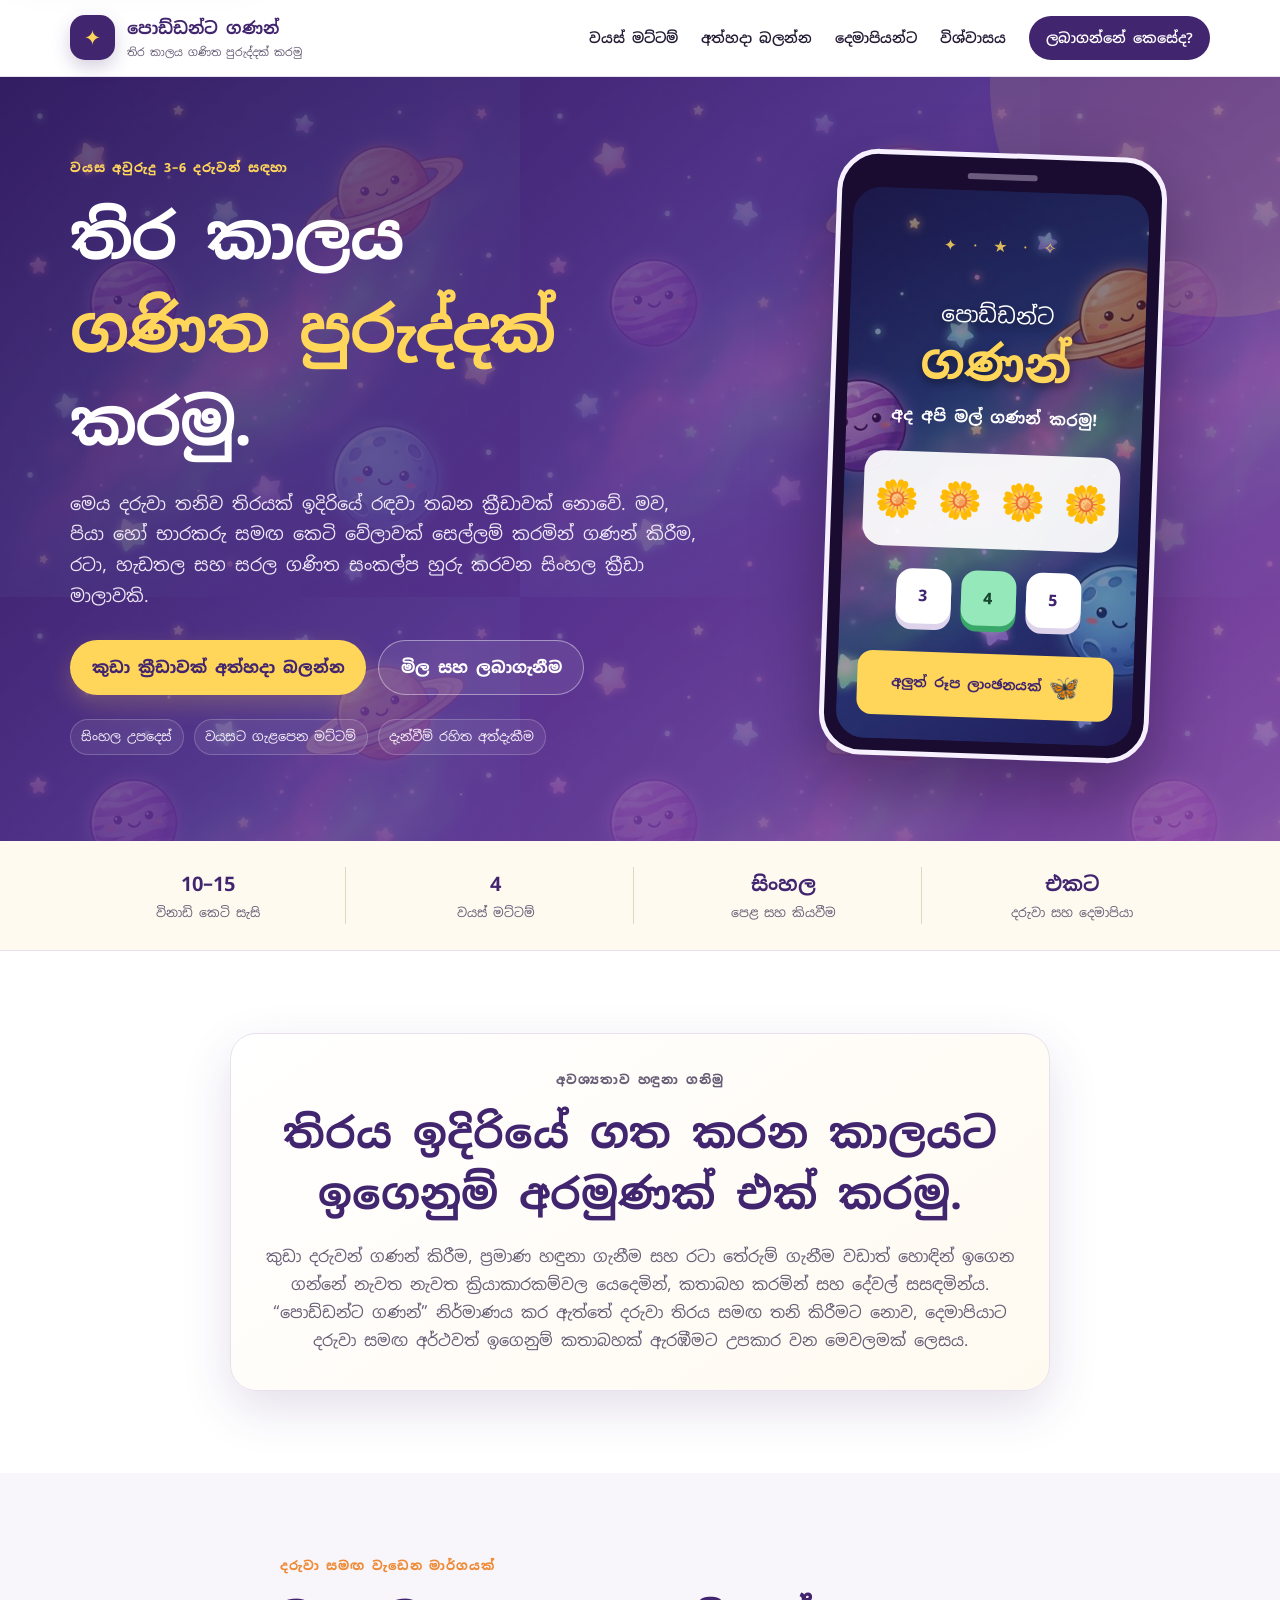
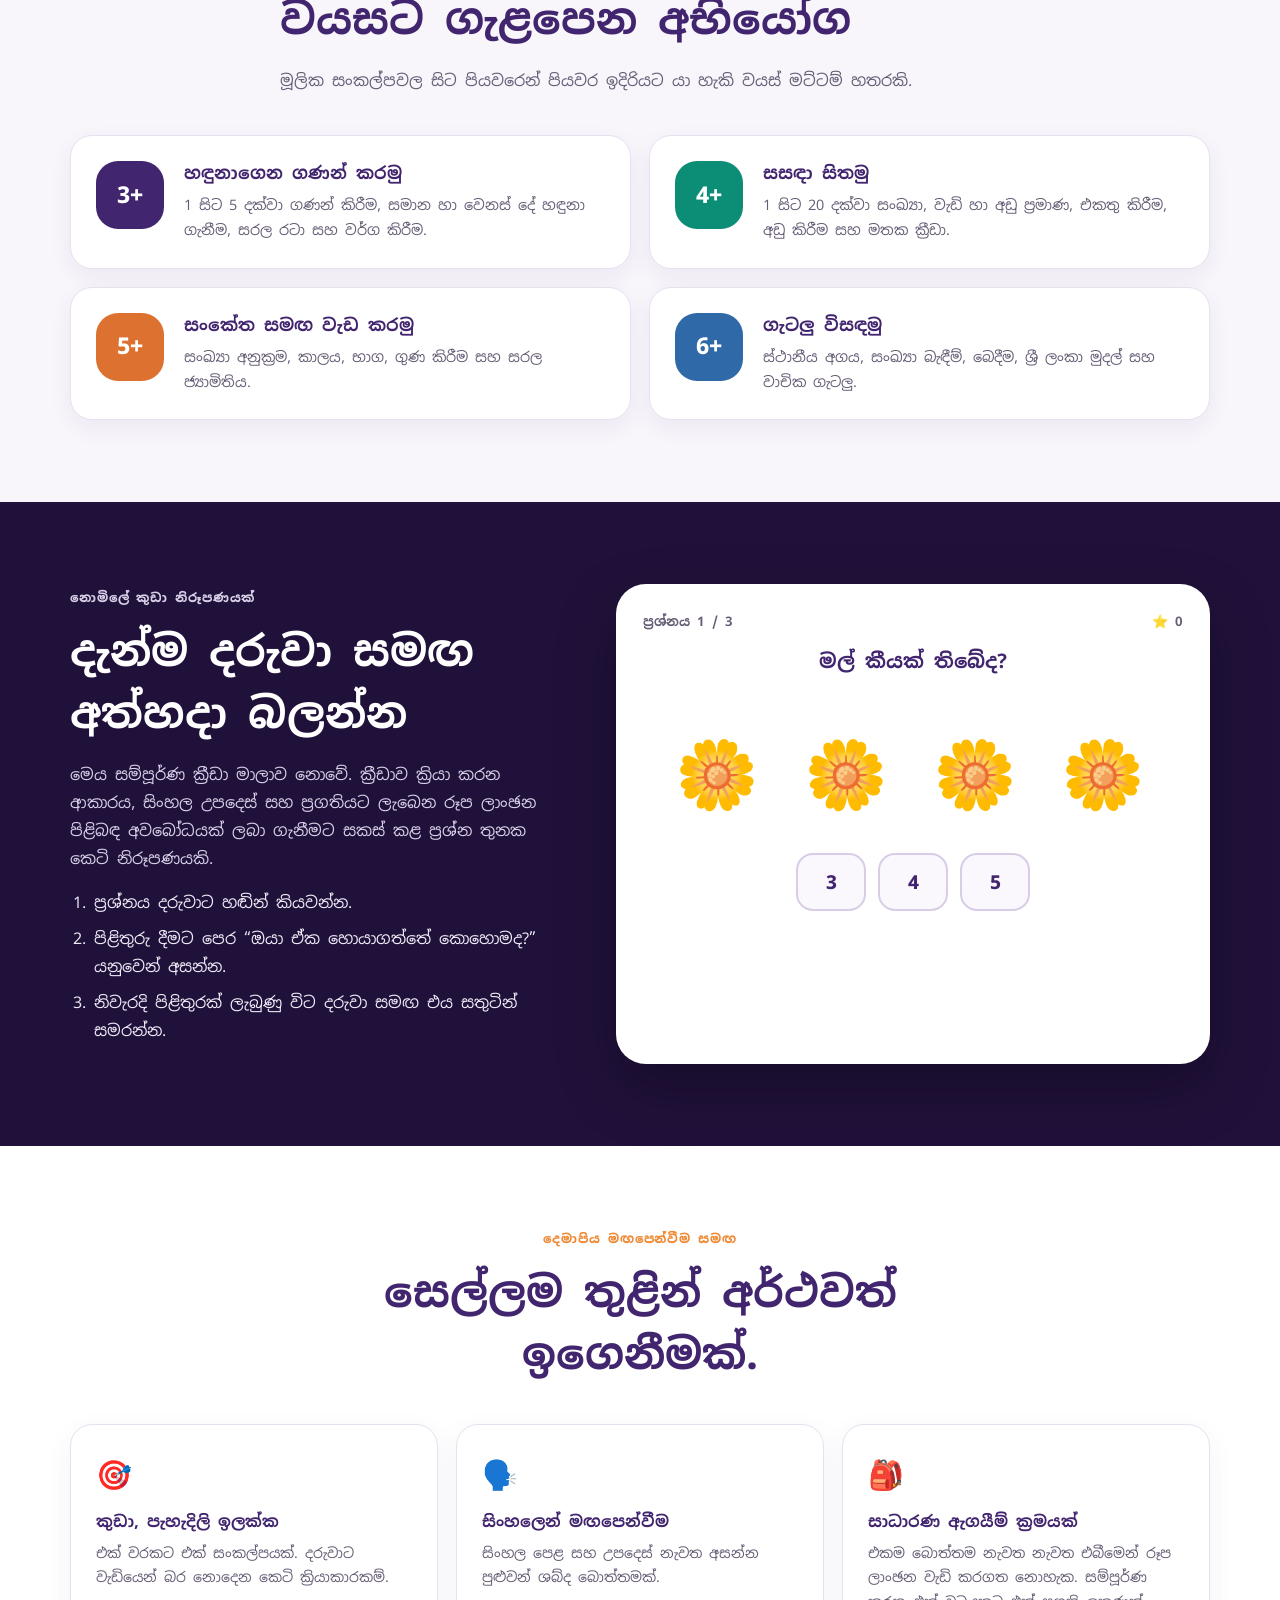
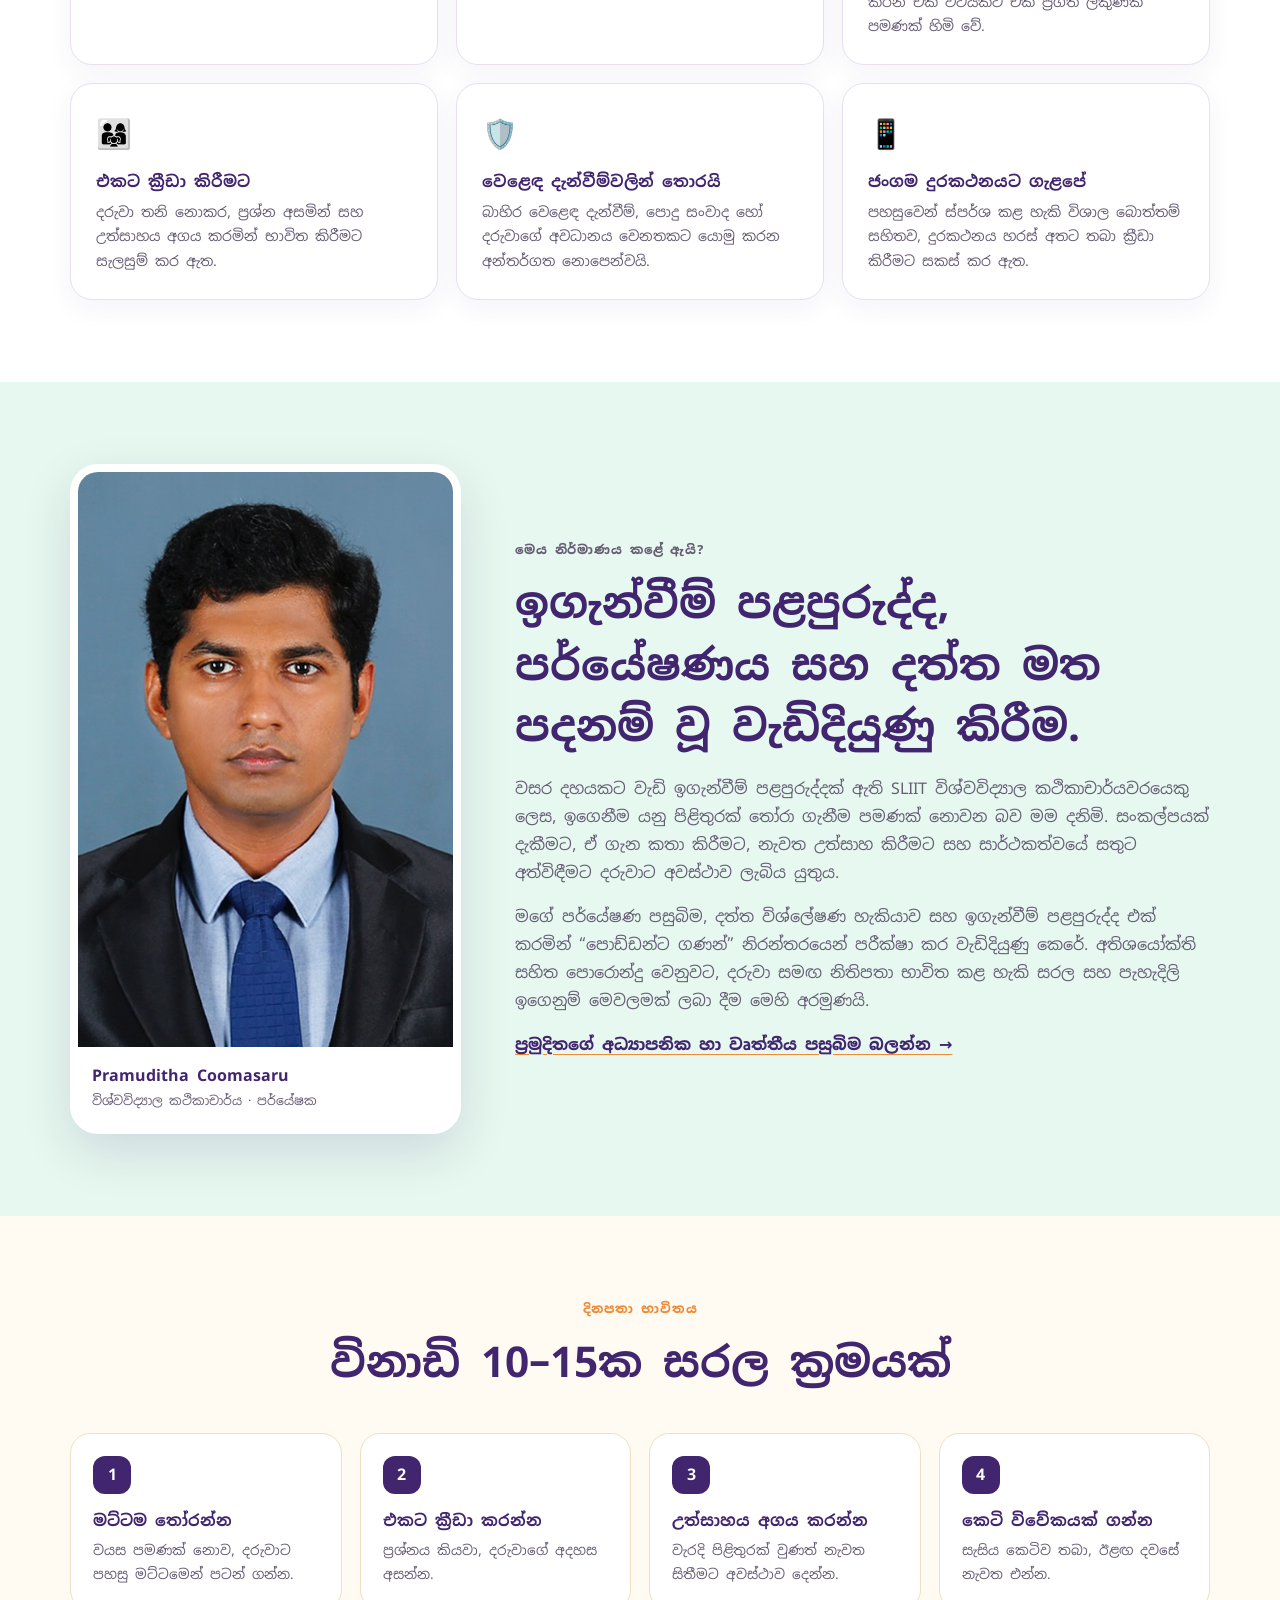
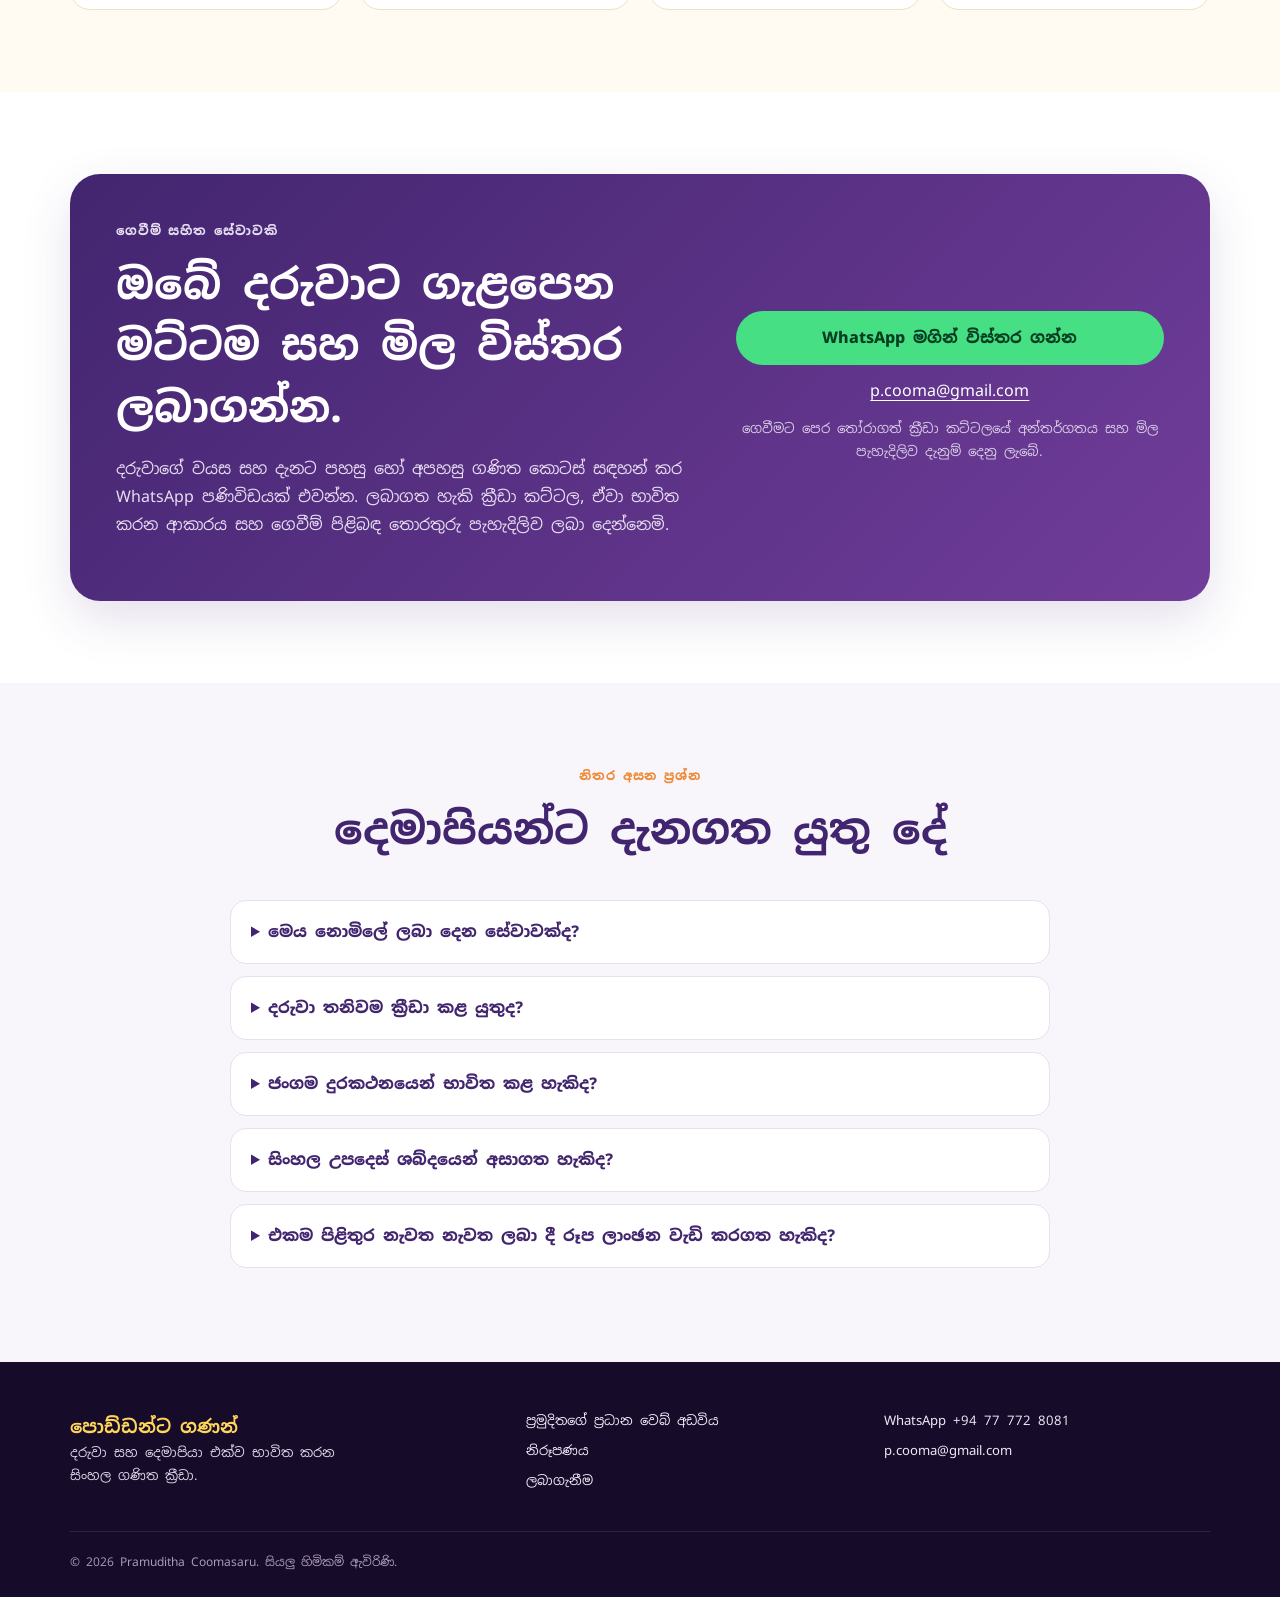
==== commit 0e2b21a3: "Add dual-path homepage and refine Sinhala copy" ====
--- a/poddanta-ganan/index.html
+++ b/poddanta-ganan/index.html
@@ -62,7 +62,7 @@
         <div class="hero-copy">
           <p class="eyebrow">වයස අවුරුදු 3–6 දරුවන් සඳහා</p>
           <h1>තිර කාලය<br /><span>ගණිත පුරුද්දක්</span> කරමු.</h1>
-          <p class="hero-lead">දරුවා තනිවම screen එකට භාර දෙන ක්‍රීඩාවක් නොවෙයි. අම්මා, තාත්තා හෝ භාරකරු සමඟ කෙටි වේලාවක් ක්‍රීඩා කරමින් ගණන් කිරීම, රටා, හැඩතල සහ සරල ගණිත සංකල්ප පුහුණු කරන සිංහල ක්‍රීඩා මාලාවක්.</p>
+          <p class="hero-lead">මෙය දරුවා තනිව තිරයක් ඉදිරියේ රඳවා තබන ක්‍රීඩාවක් නොවේ. මව, පියා හෝ භාරකරු සමඟ කෙටි වේලාවක් සෙල්ලම් කරමින් ගණන් කිරීම, රටා, හැඩතල සහ සරල ගණිත සංකල්ප හුරු කරවන සිංහල ක්‍රීඩා මාලාවකි.</p>
           <div class="hero-actions">
             <a class="button button-primary" href="#demo">කුඩා ක්‍රීඩාවක් අත්හදා බලන්න</a>
             <a class="button button-secondary" href="#get-access">මිල සහ ලබාගැනීම</a>
@@ -82,7 +82,7 @@
             <p>අද අපි මල් ගණන් කරමු!</p>
             <div class="object-row" aria-hidden="true">🌼 🌼 🌼 🌼</div>
             <div class="answer-row" aria-hidden="true"><span>3</span><span class="correct">4</span><span>5</span></div>
-            <div class="sticker-peek">අලුත් ස්ටිකරයක් <b>🦋</b></div>
+            <div class="sticker-peek">අලුත් රූප ලාංඡනයක් <b>🦋</b></div>
           </div>
         </div>
       </div>
@@ -99,9 +99,9 @@
 
     <section class="section problem-section">
       <div class="wrap narrow center">
-        <p class="eyebrow">අපි හඳුනාගත් ගැටලුව</p>
-        <h2>Screen එක නවත්වන්න බැරි නම්, ඒ වෙලාවට හොඳ අරමුණක් දෙමු.</h2>
-        <p>කුඩා දරුවන්ට ගණන් කිරීම, ප්‍රමාණ හඳුනාගැනීම සහ රටා අවබෝධය හොඳින් ගොඩනැගෙන්නේ නැවත නැවත ක්‍රියා කරමින්, කතා කරමින් සහ දේවල් සසඳමින්. “පොඩ්ඩන්ට ගණන්” සැකසෙන්නේ screen එක babysitter කෙනෙක් ලෙස නොව, දෙමාපියාට කතාබහක් ආරම්භ කළ හැකි ඉගෙනුම් මෙවලමක් ලෙස භාවිත කිරීමටයි.</p>
+        <p class="eyebrow">අවශ්‍යතාව හඳුනා ගනිමු</p>
+        <h2>තිරය ඉදිරියේ ගත කරන කාලයට ඉගෙනුම් අරමුණක් එක් කරමු.</h2>
+        <p>කුඩා දරුවන් ගණන් කිරීම, ප්‍රමාණ හඳුනා ගැනීම සහ රටා තේරුම් ගැනීම වඩාත් හොඳින් ඉගෙන ගන්නේ නැවත නැවත ක්‍රියාකාරකම්වල යෙදෙමින්, කතාබහ කරමින් සහ දේවල් සසඳමින්ය. “පොඩ්ඩන්ට ගණන්” නිර්මාණය කර ඇත්තේ දරුවා තිරය සමඟ තනි කිරීමට නොව, දෙමාපියාට දරුවා සමඟ අර්ථවත් ඉගෙනුම් කතාබහක් ඇරඹීමට උපකාර වන මෙවලමක් ලෙසය.</p>
       </div>
     </section>
 
@@ -110,13 +110,13 @@
         <div class="section-heading">
           <p class="eyebrow">දරුවා සමඟ වැඩෙන මාර්ගයක්</p>
           <h2>වයසට ගැළපෙන අභියෝග</h2>
-          <p>එකම ප්‍රශ්න හැම දරුවෙකුටම නොදී, මූලික සංකල්පවලින් ඉදිරියට ගමන් කරන මට්ටම් හතරක්.</p>
+          <p>මූලික සංකල්පවල සිට පියවරෙන් පියවර ඉදිරියට යා හැකි වයස් මට්ටම් හතරකි.</p>
         </div>
         <div class="age-grid">
-          <article class="age-card age-three"><span class="age-number">3+</span><div><h3>හඳුනාගෙන ගණන් කරමු</h3><p>1–5 දක්වා ගණන් කිරීම, එකම/වෙනස් දේ, සරල රටා සහ වර්ග කිරීම.</p></div></article>
-          <article class="age-card age-four"><span class="age-number">4+</span><div><h3>සසඳා සිතමු</h3><p>1–20, වැඩි සහ අඩු, එකතු කිරීම, අඩු කිරීම සහ මතක ක්‍රීඩා.</p></div></article>
-          <article class="age-card age-five"><span class="age-number">5+</span><div><h3>සංකේත සමඟ වැඩ කරමු</h3><p>අංක අනුක්‍රම, කාලය, භාග, ගුණ කිරීම සහ සරල ජ්‍යාමිතිය.</p></div></article>
-          <article class="age-card age-six"><span class="age-number">6+</span><div><h3>ගැටලු විසඳමු</h3><p>ස්ථානීය අගය, සංඛ්‍යා බැඳීම්, බෙදීම, ශ්‍රී ලංකා මුදල් සහ වචන ගැටලු.</p></div></article>
+          <article class="age-card age-three"><span class="age-number">3+</span><div><h3>හඳුනාගෙන ගණන් කරමු</h3><p>1 සිට 5 දක්වා ගණන් කිරීම, සමාන හා වෙනස් දේ හඳුනා ගැනීම, සරල රටා සහ වර්ග කිරීම.</p></div></article>
+          <article class="age-card age-four"><span class="age-number">4+</span><div><h3>සසඳා සිතමු</h3><p>1 සිට 20 දක්වා සංඛ්‍යා, වැඩි හා අඩු ප්‍රමාණ, එකතු කිරීම, අඩු කිරීම සහ මතක ක්‍රීඩා.</p></div></article>
+          <article class="age-card age-five"><span class="age-number">5+</span><div><h3>සංකේත සමඟ වැඩ කරමු</h3><p>සංඛ්‍යා අනුක්‍රම, කාලය, භාග, ගුණ කිරීම සහ සරල ජ්‍යාමිතිය.</p></div></article>
+          <article class="age-card age-six"><span class="age-number">6+</span><div><h3>ගැටලු විසඳමු</h3><p>ස්ථානීය අගය, සංඛ්‍යා බැඳීම්, බෙදීම, ශ්‍රී ලංකා මුදල් සහ වාචික ගැටලු.</p></div></article>
         </div>
       </div>
     </section>
@@ -126,11 +126,11 @@
         <div class="demo-copy">
           <p class="eyebrow">නොමිලේ කුඩා නිරූපණයක්</p>
           <h2>දැන්ම දරුවා සමඟ අත්හදා බලන්න</h2>
-          <p>මෙය සම්පූර්ණ ක්‍රීඩා මාලාව නොවේ. ක්‍රීඩාවේ ප්‍රතිචාර, සිංහල උපදෙස් සහ sticker reward ක්‍රමය දැනගැනීමට ප්‍රශ්න තුනක කුඩා නිරූපණයක් පමණි.</p>
+          <p>මෙය සම්පූර්ණ ක්‍රීඩා මාලාව නොවේ. ක්‍රීඩාව ක්‍රියා කරන ආකාරය, සිංහල උපදෙස් සහ ප්‍රගතියට ලැබෙන රූප ලාංඡන පිළිබඳ අවබෝධයක් ලබා ගැනීමට සකස් කළ ප්‍රශ්න තුනක කෙටි නිරූපණයකි.</p>
           <ol class="parent-prompts">
             <li>ප්‍රශ්නය දරුවාට හඬින් කියවන්න.</li>
-            <li>පිළිතුරට පෙර “ඔයා කොහොමද දැනගත්තේ?” කියා අහන්න.</li>
-            <li>නිවැරදි වුණාම sticker එක එකට සමරන්න.</li>
+            <li>පිළිතුරු දීමට පෙර “ඔයා ඒක හොයාගත්තේ කොහොමද?” යනුවෙන් අසන්න.</li>
+            <li>නිවැරදි පිළිතුරක් ලැබුණු විට දරුවා සමඟ එය සතුටින් සමරන්න.</li>
           </ol>
         </div>
 
@@ -143,7 +143,7 @@
           <p id="demo-feedback" class="demo-feedback"></p>
           <button id="demo-next" class="button button-primary" type="button" hidden>ඊළඟ ප්‍රශ්නය</button>
           <div id="demo-sticker" class="demo-sticker" hidden>
-            <span>ඔබට අලුත් ස්ටිකරයක්!</span><b>🦚</b>
+            <span>අලුත් රූප ලාංඡනයක් ලැබුණා!</span><b>🦚</b>
           </div>
         </div>
       </div>
@@ -152,16 +152,16 @@
     <section class="section parent-section" id="parents">
       <div class="wrap">
         <div class="section-heading center">
-          <p class="eyebrow">දෙමාපියන්ට පාලනය තියෙනවා</p>
-          <h2>ක්‍රීඩාවක්. ඒත් අරමුණ ඉගෙනීම.</h2>
+          <p class="eyebrow">දෙමාපිය මඟපෙන්වීම සමඟ</p>
+          <h2>සෙල්ලම තුළින් අර්ථවත් ඉගෙනීමක්.</h2>
         </div>
         <div class="feature-grid">
           <article><span>🎯</span><h3>කුඩා, පැහැදිලි ඉලක්ක</h3><p>එක් වරකට එක් සංකල්පයක්. දරුවාට වැඩියෙන් බර නොදෙන කෙටි ක්‍රියාකාරකම්.</p></article>
           <article><span>🗣️</span><h3>සිංහලෙන් මඟපෙන්වීම</h3><p>සිංහල පෙළ සහ උපදෙස් නැවත අසන්න පුළුවන් ශබ්ද බොත්තමක්.</p></article>
-          <article><span>🎒</span><h3>සාධාරණ sticker rewards</h3><p>එකම බොත්තම නැවත ඔබා rewards වැඩි කළ නොහැක. එක් සම්පූර්ණ වටයකට එක් ප්‍රගති ලකුණක් පමණයි.</p></article>
+          <article><span>🎒</span><h3>සාධාරණ ඇගයීම් ක්‍රමයක්</h3><p>එකම බොත්තම නැවත නැවත එබීමෙන් රූප ලාංඡන වැඩි කරගත නොහැක. සම්පූර්ණ කරන එක් වටයකට එක් ප්‍රගති ලකුණක් පමණක් හිමි වේ.</p></article>
           <article><span>👨‍👩‍👧</span><h3>එකට ක්‍රීඩා කිරීමට</h3><p>දරුවා තනි නොකර, ප්‍රශ්න අසමින් සහ උත්සාහය අගය කරමින් භාවිත කිරීමට සැලසුම් කර ඇත.</p></article>
-          <article><span>🛡️</span><h3>දැන්වීම් නැහැ</h3><p>දරුවාට third-party ads, public chat හෝ අවධානය වෙනතකට ගෙනයන අන්තර්ගත නොපෙන්වයි.</p></article>
-          <article><span>📱</span><h3>Mobile landscape සඳහා</h3><p>විශාල touch targets සහිතව දුරකථනය හරස් අතට තබා පහසුවෙන් ක්‍රීඩා කිරීමට සකස් කර ඇත.</p></article>
+          <article><span>🛡️</span><h3>වෙළෙඳ දැන්වීම්වලින් තොරයි</h3><p>බාහිර වෙළෙඳ දැන්වීම්, පොදු සංවාද හෝ දරුවාගේ අවධානය වෙනතකට යොමු කරන අන්තර්ගත නොපෙන්වයි.</p></article>
+          <article><span>📱</span><h3>ජංගම දුරකථනයට ගැළපේ</h3><p>පහසුවෙන් ස්පර්ශ කළ හැකි විශාල බොත්තම් සහිතව, දුරකථනය හරස් අතට තබා ක්‍රීඩා කිරීමට සකස් කර ඇත.</p></article>
         </div>
       </div>
     </section>
@@ -170,14 +170,14 @@
       <div class="wrap trust-grid">
         <div class="portrait-card">
           <img src="../assets/pramuditha.jpg" alt="Pramuditha Coomasaru" width="460" height="575" loading="lazy" />
-          <div><strong>Pramuditha Coomasaru</strong><span>University Lecturer · Researcher</span></div>
+          <div><strong>Pramuditha Coomasaru</strong><span>විශ්වවිද්‍යාල කථිකාචාර්ය · පර්යේෂක</span></div>
         </div>
         <div class="trust-copy">
           <p class="eyebrow">මෙය නිර්මාණය කළේ ඇයි?</p>
-          <h2>ඉගැන්වීම් අත්දැකීම, ගවේෂණය සහ දත්ත මත පදනම් වූ සංවර්ධනය.</h2>
-          <p>වසර 10කට වැඩි ඉගැන්වීම් අත්දැකීම් සහිත SLIIT විශ්වවිද්‍යාල කථිකාචාර්යවරයෙකු ලෙස, ඉගෙනීම කියන්නේ පිළිතුරක් ඔබන එක පමණක් නොවන බව මම දන්නවා. දරුවාට සංකල්පය දකින්න, කතා කරන්න, නැවත උත්සාහ කරන්න සහ සාර්ථකත්වය අත්විඳින්න අවස්ථාවක් අවශ්‍යයි.</p>
-          <p>මගේ ගවේෂණ පසුබිම, දත්ත විශ්ලේෂණ හැකියාව සහ ඉගැන්වීම් අත්දැකීම එක් කරමින් “පොඩ්ඩන්ට ගණන්” අඛණ්ඩව පරීක්ෂා කර වැඩිදියුණු කරනු ලැබේ. අතිශයෝක්ති පොරොන්දු වෙනුවට, දරුවා සමඟ නිතිපතා භාවිත කළ හැකි සරල සහ පැහැදිලි මෙවලමක් ලබාදීම මෙහි අරමුණයි.</p>
-          <a class="text-link" href="../#about">Pramudithaගේ අධ්‍යාපනික හා වෘත්තීය පසුබිම බලන්න →</a>
+          <h2>ඉගැන්වීම් පළපුරුද්ද, පර්යේෂණය සහ දත්ත මත පදනම් වූ වැඩිදියුණු කිරීම.</h2>
+          <p>වසර දහයකට වැඩි ඉගැන්වීම් පළපුරුද්දක් ඇති SLIIT විශ්වවිද්‍යාල කථිකාචාර්යවරයෙකු ලෙස, ඉගෙනීම යනු පිළිතුරක් තෝරා ගැනීම පමණක් නොවන බව මම දනිමි. සංකල්පයක් දැකීමට, ඒ ගැන කතා කිරීමට, නැවත උත්සාහ කිරීමට සහ සාර්ථකත්වයේ සතුට අත්විඳීමට දරුවාට අවස්ථාව ලැබිය යුතුය.</p>
+          <p>මගේ පර්යේෂණ පසුබිම, දත්ත විශ්ලේෂණ හැකියාව සහ ඉගැන්වීම් පළපුරුද්ද එක් කරමින් “පොඩ්ඩන්ට ගණන්” නිරන්තරයෙන් පරීක්ෂා කර වැඩිදියුණු කෙරේ. අතිශයෝක්ති සහිත පොරොන්දු වෙනුවට, දරුවා සමඟ නිතිපතා භාවිත කළ හැකි සරල සහ පැහැදිලි ඉගෙනුම් මෙවලමක් ලබා දීම මෙහි අරමුණයි.</p>
+          <a class="text-link" href="../#about">ප්‍රමුදිතගේ අධ්‍යාපනික හා වෘත්තීය පසුබිම බලන්න →</a>
         </div>
       </div>
     </section>
@@ -202,12 +202,12 @@
         <div>
           <p class="eyebrow">ගෙවීම් සහිත සේවාවකි</p>
           <h2>ඔබේ දරුවාට ගැළපෙන මට්ටම සහ මිල විස්තර ලබාගන්න.</h2>
-          <p>දරුවාගේ වයස සහ දැනට පහසු/අපහසු ගණිත කොටස් සඳහන් කර WhatsApp පණිවිඩයක් එවන්න. ලබාගත හැකි package, භාවිත ක්‍රමය සහ ගෙවීම් විස්තර පැහැදිලිව ලබා දෙන්නම්.</p>
+          <p>දරුවාගේ වයස සහ දැනට පහසු හෝ අපහසු ගණිත කොටස් සඳහන් කර WhatsApp පණිවිඩයක් එවන්න. ලබාගත හැකි ක්‍රීඩා කට්ටල, ඒවා භාවිත කරන ආකාරය සහ ගෙවීම් පිළිබඳ තොරතුරු පැහැදිලිව ලබා දෙන්නෙමි.</p>
         </div>
         <div class="access-actions">
-          <a class="button whatsapp-button" href="https://wa.me/94777728081?text=%E0%B6%86%E0%B6%BA%E0%B7%94%E0%B6%B6%E0%B7%9D%E0%B7%80%E0%B6%B1%E0%B7%8A%20Pramuditha%2C%20%E0%B6%B4%E0%B7%9C%E0%B6%A9%E0%B7%8A%E0%B6%A9%E0%B6%B1%E0%B7%8A%E0%B6%A7%20%E0%B6%9C%E0%B6%AB%E0%B6%B1%E0%B7%8A%20%E0%B6%9C%E0%B7%90%E0%B6%B1%20%E0%B6%B8%E0%B7%92%E0%B6%BD%20%E0%B7%83%E0%B7%84%20%E0%B6%BD%E0%B6%B6%E0%B7%8F%E0%B6%9C%E0%B7%90%E0%B6%B1%E0%B7%93%E0%B6%B8%E0%B7%9A%20%E0%B7%80%E0%B7%92%E0%B7%83%E0%B7%8A%E0%B6%AD%E0%B6%BB%20%E0%B6%AF%E0%B7%90%E0%B6%B1%E0%B6%9C%E0%B6%B1%E0%B7%8A%E0%B6%B1%20%E0%B6%9A%E0%B7%90%E0%B6%B8%E0%B6%AD%E0%B7%92%E0%B6%BA%E0%B7%92.%20%E0%B6%B8%E0%B6%9C%E0%B7%9A%20%E0%B6%AF%E0%B6%BB%E0%B7%94%E0%B7%80%E0%B7%8F%E0%B6%9C%E0%B7%9A%20%E0%B7%80%E0%B6%BA%E0%B7%83%3A%20" target="_blank" rel="noopener">WhatsApp මගින් විස්තර ගන්න</a>
+          <a class="button whatsapp-button" href="https://wa.me/94777728081?text=%E0%B6%86%E0%B6%BA%E0%B7%94%E0%B6%B6%E0%B7%9D%E0%B7%80%E0%B6%B1%E0%B7%8A%20%E0%B6%B4%E0%B7%8A%E2%80%8D%E0%B6%BB%E0%B6%B8%E0%B7%94%E0%B6%AF%E0%B7%92%E0%B6%AD%2C%20%E0%B6%B4%E0%B7%9C%E0%B6%A9%E0%B7%8A%E0%B6%A9%E0%B6%B1%E0%B7%8A%E0%B6%A7%20%E0%B6%9C%E0%B6%AB%E0%B6%B1%E0%B7%8A%20%E0%B6%9A%E0%B7%8A%E2%80%8D%E0%B6%BB%E0%B7%93%E0%B6%A9%E0%B7%8F%20%E0%B6%9A%E0%B6%A7%E0%B7%8A%E0%B6%A7%E0%B6%BD%20%E0%B6%B4%E0%B7%92%E0%B7%85%E0%B7%92%E0%B6%B6%E0%B6%B3%20%E0%B6%B8%E0%B7%92%E0%B6%BD%20%E0%B7%83%E0%B7%84%20%E0%B6%BD%E0%B6%B6%E0%B7%8F%20%E0%B6%9C%E0%B6%B1%E0%B7%8A%E0%B6%B1%E0%B7%8F%20%E0%B6%86%E0%B6%9A%E0%B7%8F%E0%B6%BB%E0%B6%BA%20%E0%B6%AF%E0%B7%90%E0%B6%B1%E0%B6%9C%E0%B7%90%E0%B6%B1%E0%B7%93%E0%B6%B8%E0%B6%A7%20%E0%B6%9A%E0%B7%90%E0%B6%B8%E0%B7%90%E0%B6%AD%E0%B7%8A%E0%B6%AD%E0%B7%99%E0%B6%B8%E0%B7%92.%20%E0%B6%B8%E0%B6%9C%E0%B7%9A%20%E0%B6%AF%E0%B6%BB%E0%B7%94%E0%B7%80%E0%B7%8F%E0%B6%9C%E0%B7%9A%20%E0%B7%80%E0%B6%BA%E0%B7%83%3A%20" target="_blank" rel="noopener">WhatsApp මගින් විස්තර ගන්න</a>
           <a class="email-link" href="mailto:p.cooma@gmail.com?subject=%E0%B6%B4%E0%B7%9C%E0%B6%A9%E0%B7%8A%E0%B6%A9%E0%B6%B1%E0%B7%8A%E0%B6%A7%20%E0%B6%9C%E0%B6%AB%E0%B6%B1%E0%B7%8A%20%E0%B7%80%E0%B7%92%E0%B6%B8%E0%B7%83%E0%B7%93%E0%B6%B8">p.cooma@gmail.com</a>
-          <small>මිල තහවුරු කර ගෙවීමට පෙර package එකේ අන්තර්ගතය පැහැදිලිව දැනුම් දෙයි.</small>
+          <small>ගෙවීමට පෙර තෝරාගත් ක්‍රීඩා කට්ටලයේ අන්තර්ගතය සහ මිල පැහැදිලිව දැනුම් දෙනු ලැබේ.</small>
         </div>
       </div>
     </section>
@@ -215,11 +215,11 @@
     <section class="section faq-section">
       <div class="wrap narrow">
         <div class="section-heading center"><p class="eyebrow">නිතර අසන ප්‍රශ්න</p><h2>දෙමාපියන්ට දැනගත යුතු දේ</h2></div>
-        <details><summary>මෙය නොමිලේද?</summary><p>නැහැ. ඉහත mini-demo එක පමණක් නොමිලේ අත්හදා බැලිය හැක. සම්පූර්ණ වයස් මට්ටම් සහ ක්‍රීඩා ලබාගැනීම ගෙවීම් සහිත සේවාවකි.</p></details>
+        <details><summary>මෙය නොමිලේ ලබා දෙන සේවාවක්ද?</summary><p>නැත. ඉහත කෙටි නිරූපණය පමණක් නොමිලේ අත්හදා බැලිය හැකිය. සම්පූර්ණ ක්‍රීඩා කට්ටල ලබා ගැනීම ගෙවීම් සහිත සේවාවකි.</p></details>
         <details><summary>දරුවා තනිවම ක්‍රීඩා කළ යුතුද?</summary><p>නැහැ. විශේෂයෙන් කුඩා වයස්වලදී දෙමාපියෙකු හෝ භාරකරුවෙකු සමඟ කෙටි සැසි ලෙස භාවිත කිරීම නිර්දේශ කරයි.</p></details>
-        <details><summary>Phone එකේ භාවිත කළ හැකිද?</summary><p>ඔව්. ක්‍රීඩා mobile landscape භාවිතයට සකස් කර ඇත. හොඳම අත්දැකීම සඳහා දුරකථනය හරස් අතට තබන්න.</p></details>
-        <details><summary>සිංහලෙන් කියවා දෙනවාද?</summary><p>සිංහල උපදෙස් තිරයේ පෙන්වන අතර, උපාංගයේ Sinhala text-to-speech සහාය තිබේ නම් ශබ්දයෙන් නැවත අසන්නත් පුළුවන්.</p></details>
-        <details><summary>Sticker නැවත නැවත ඔබා වැඩි කරගත හැකිද?</summary><p>නැහැ. එක් වටයක නිවැරදි පිළිතුර එක් වරක් පමණක් ප්‍රගතියට ගණන් ගනී. Sticker collection එක දරුවාගේ සැබෑ සම්පූර්ණ කිරීම් සමඟ බැඳී ඇත.</p></details>
+        <details><summary>ජංගම දුරකථනයෙන් භාවිත කළ හැකිද?</summary><p>ඔව්. ක්‍රීඩා ජංගම දුරකථන සඳහා සකස් කර ඇත. වඩාත් පහසුවෙන් භාවිත කිරීමට දුරකථනය හරස් අතට තබන්න.</p></details>
+        <details><summary>සිංහල උපදෙස් ශබ්දයෙන් අසාගත හැකිද?</summary><p>සිංහල උපදෙස් තිරයේ පෙන්වයි. ඔබේ උපාංගය සිංහල පෙළ ශබ්දයෙන් කියවීමට සහාය දක්වන්නේ නම්, උපදෙස් නැවත අසාගැනීමටද හැකිය.</p></details>
+        <details><summary>එකම පිළිතුර නැවත නැවත ලබා දී රූප ලාංඡන වැඩි කරගත හැකිද?</summary><p>නැත. එක් වටයක නිවැරදි පිළිතුර ප්‍රගතියට එක් වන්නේ එක් වරක් පමණි. රූප ලාංඡන හිමි වන්නේ දරුවා සැබෑ ලෙස සම්පූර්ණ කරන ක්‍රියාකාරකම් සඳහාය.</p></details>
       </div>
     </section>
   </main>
@@ -227,7 +227,7 @@
   <footer class="site-footer">
     <div class="wrap footer-grid">
       <div><strong>පොඩ්ඩන්ට ගණන්</strong><p>දරුවා සහ දෙමාපියා එක්ව භාවිත කරන සිංහල ගණිත ක්‍රීඩා.</p></div>
-      <nav aria-label="පහළ මෙනුව"><a href="../">Pramudithaගේ ප්‍රධාන වෙබ් අඩවිය</a><a href="#demo">නිරූපණය</a><a href="#get-access">ලබාගැනීම</a></nav>
+      <nav aria-label="පහළ මෙනුව"><a href="../">ප්‍රමුදිතගේ ප්‍රධාන වෙබ් අඩවිය</a><a href="#demo">නිරූපණය</a><a href="#get-access">ලබාගැනීම</a></nav>
       <div><a href="https://wa.me/94777728081" target="_blank" rel="noopener">WhatsApp +94 77 772 8081</a><a href="mailto:p.cooma@gmail.com">p.cooma@gmail.com</a></div>
     </div>
     <div class="wrap footer-bottom">© <span id="year"></span> Pramuditha Coomasaru. සියලු හිමිකම් ඇවිරිණි.</div>
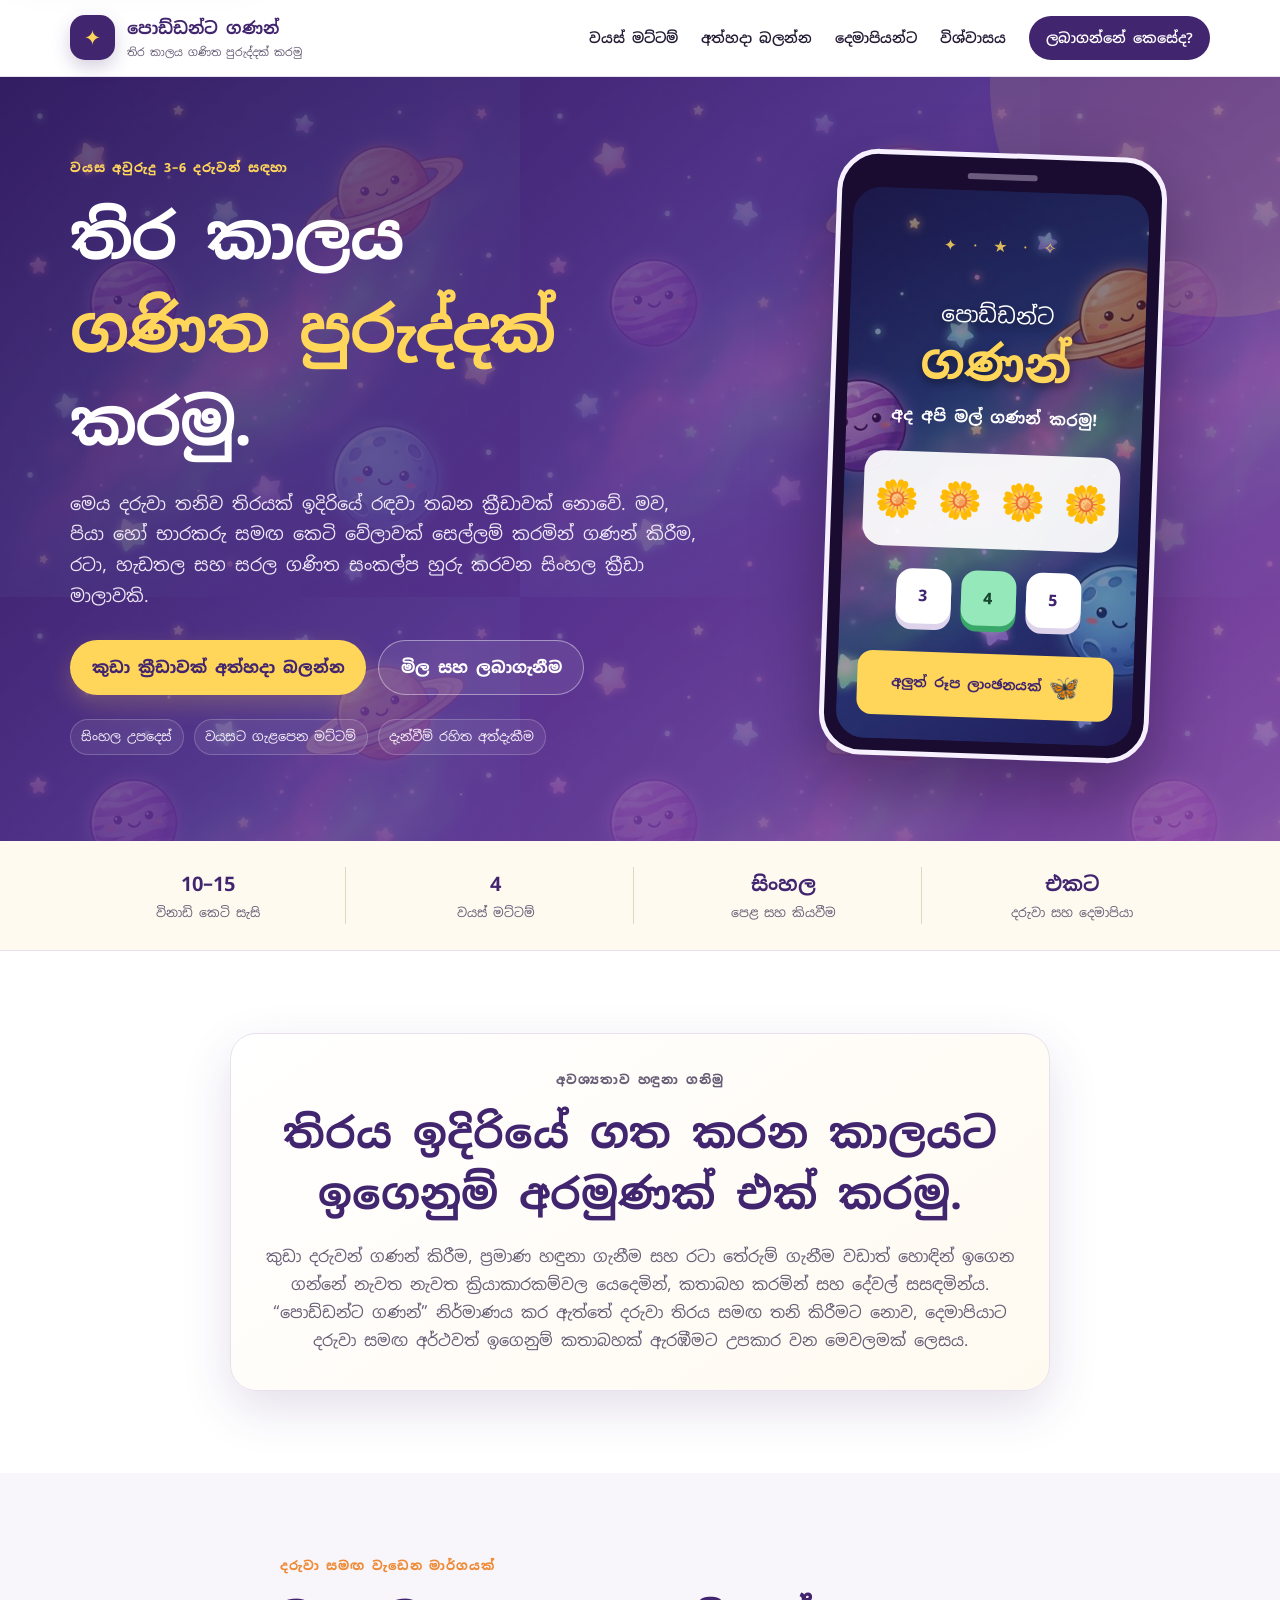
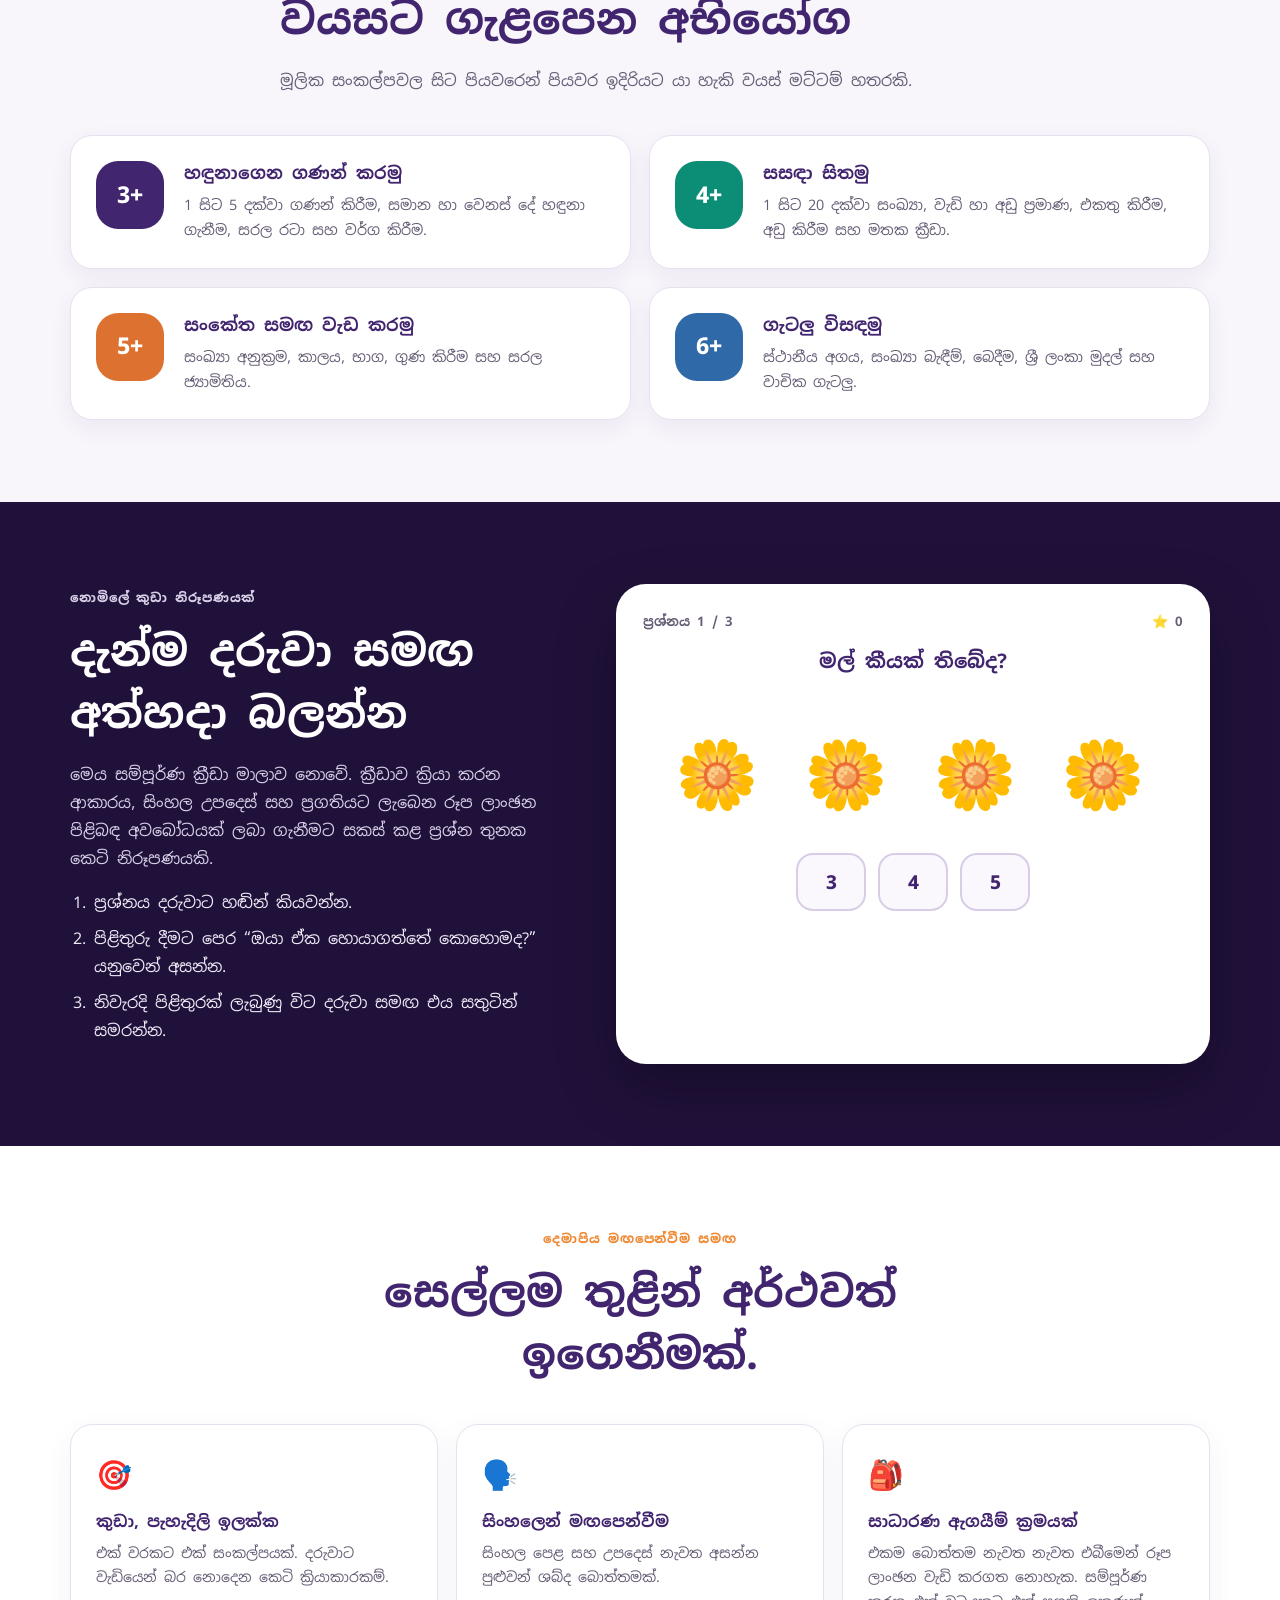
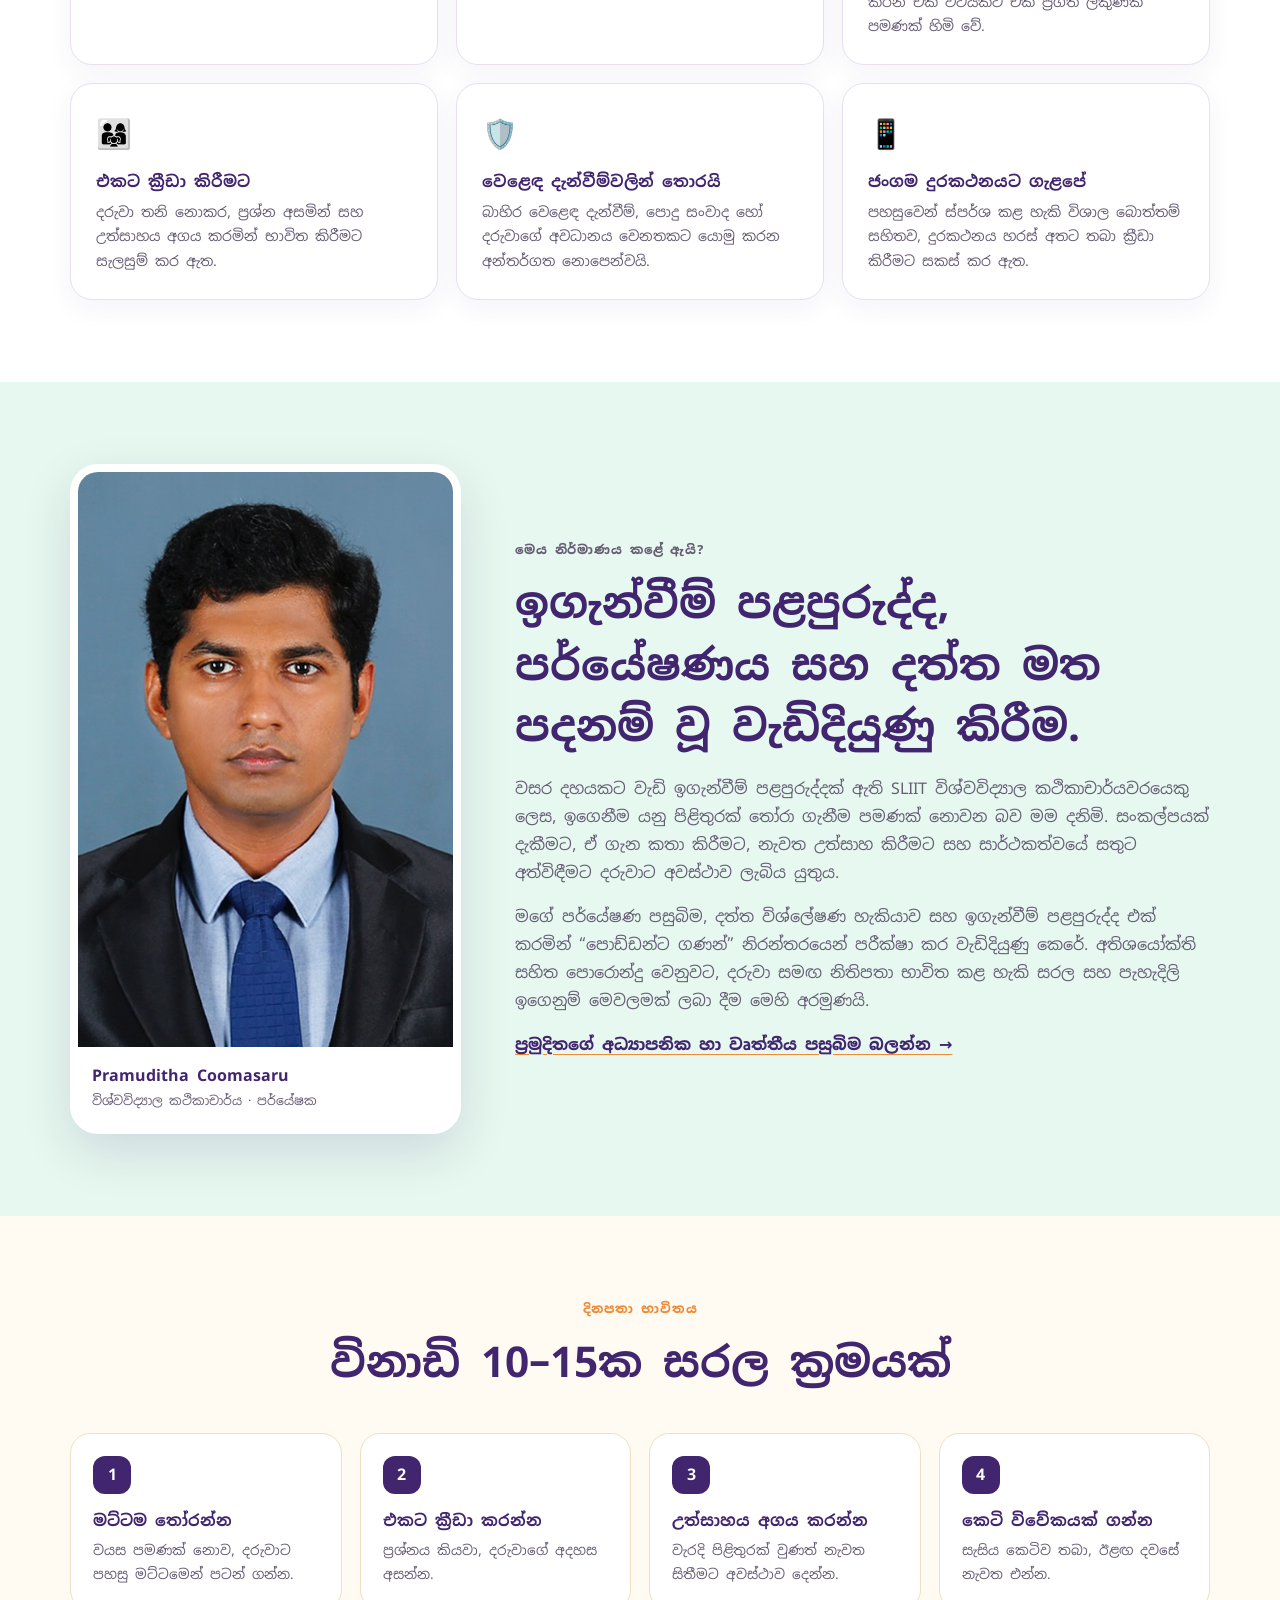
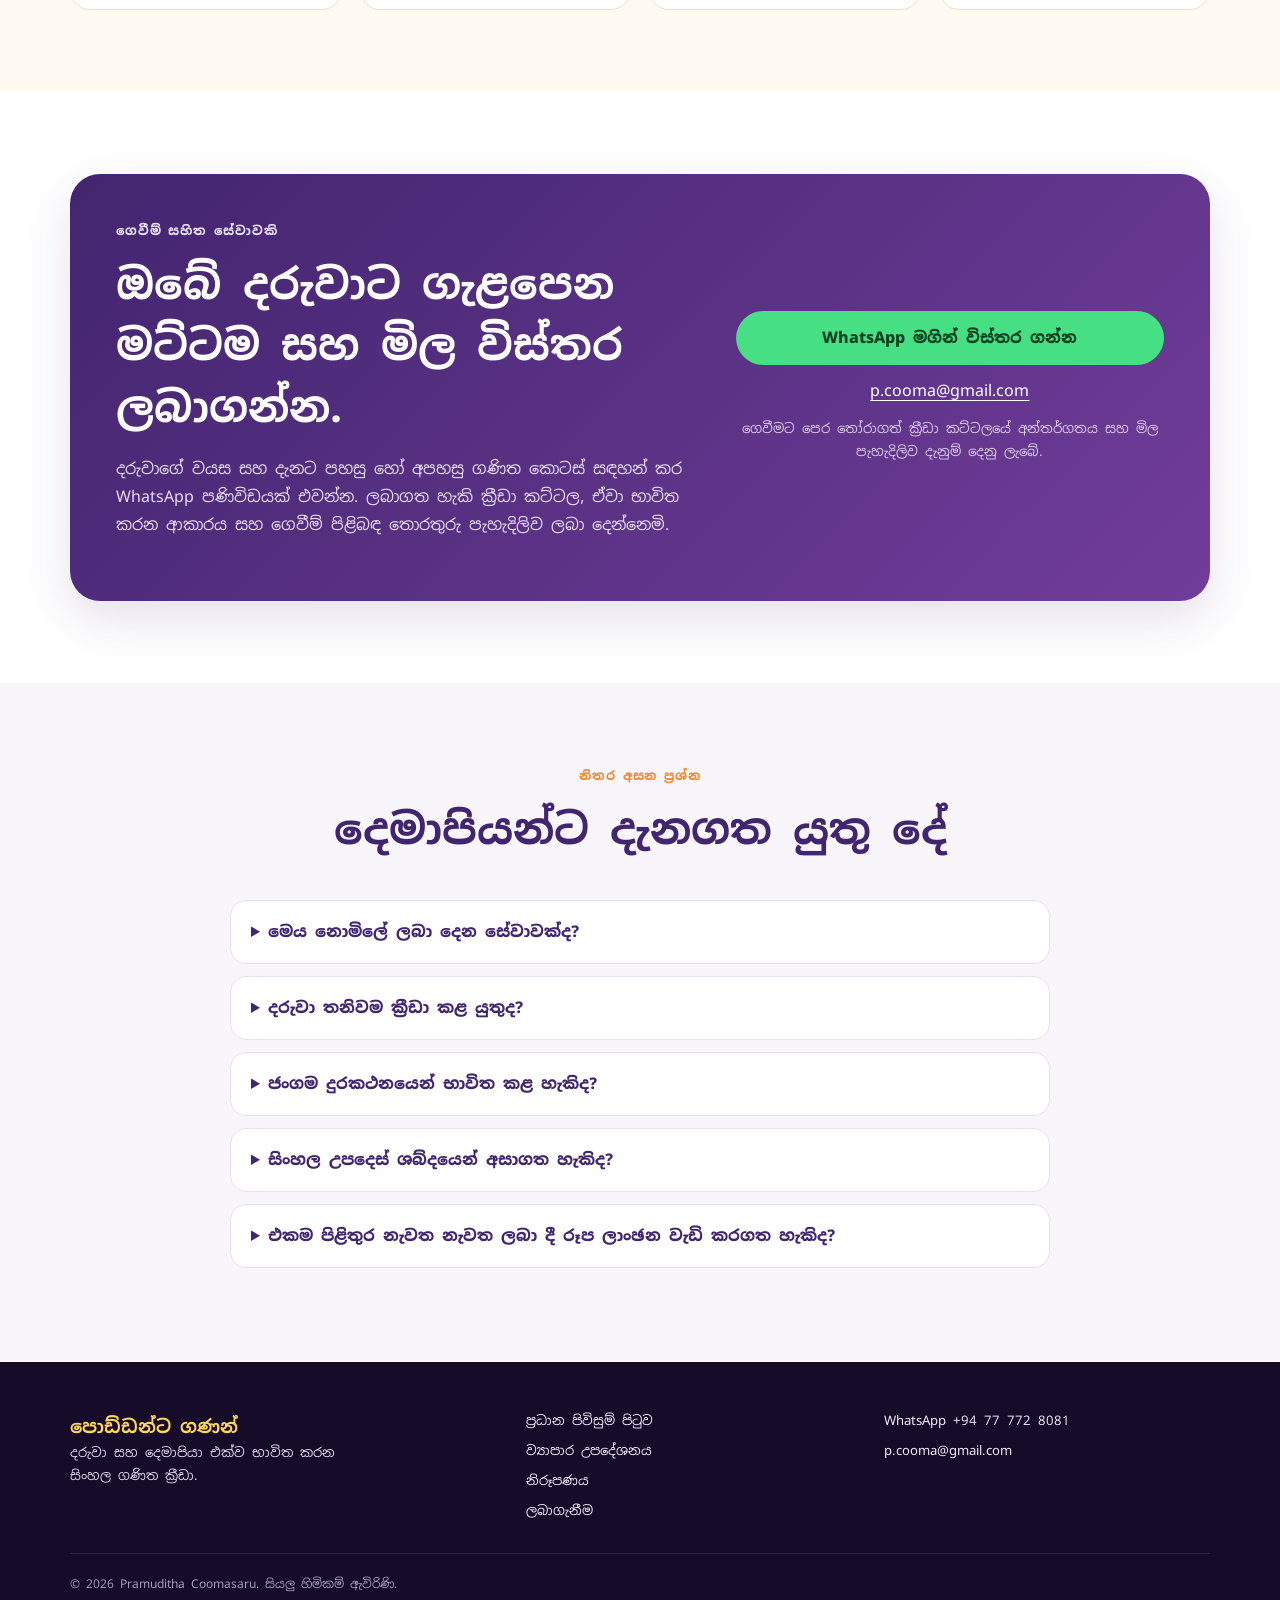
==== commit e6578e90: "Create dedicated site entrance and consultancy page" ====
--- a/poddanta-ganan/index.html
+++ b/poddanta-ganan/index.html
@@ -177,7 +177,7 @@
           <h2>ඉගැන්වීම් පළපුරුද්ද, පර්යේෂණය සහ දත්ත මත පදනම් වූ වැඩිදියුණු කිරීම.</h2>
           <p>වසර දහයකට වැඩි ඉගැන්වීම් පළපුරුද්දක් ඇති SLIIT විශ්වවිද්‍යාල කථිකාචාර්යවරයෙකු ලෙස, ඉගෙනීම යනු පිළිතුරක් තෝරා ගැනීම පමණක් නොවන බව මම දනිමි. සංකල්පයක් දැකීමට, ඒ ගැන කතා කිරීමට, නැවත උත්සාහ කිරීමට සහ සාර්ථකත්වයේ සතුට අත්විඳීමට දරුවාට අවස්ථාව ලැබිය යුතුය.</p>
           <p>මගේ පර්යේෂණ පසුබිම, දත්ත විශ්ලේෂණ හැකියාව සහ ඉගැන්වීම් පළපුරුද්ද එක් කරමින් “පොඩ්ඩන්ට ගණන්” නිරන්තරයෙන් පරීක්ෂා කර වැඩිදියුණු කෙරේ. අතිශයෝක්ති සහිත පොරොන්දු වෙනුවට, දරුවා සමඟ නිතිපතා භාවිත කළ හැකි සරල සහ පැහැදිලි ඉගෙනුම් මෙවලමක් ලබා දීම මෙහි අරමුණයි.</p>
-          <a class="text-link" href="../#about">ප්‍රමුදිතගේ අධ්‍යාපනික හා වෘත්තීය පසුබිම බලන්න →</a>
+          <a class="text-link" href="../consultancy/#about">ප්‍රමුදිතගේ අධ්‍යාපනික හා වෘත්තීය පසුබිම බලන්න →</a>
         </div>
       </div>
     </section>
@@ -227,7 +227,7 @@
   <footer class="site-footer">
     <div class="wrap footer-grid">
       <div><strong>පොඩ්ඩන්ට ගණන්</strong><p>දරුවා සහ දෙමාපියා එක්ව භාවිත කරන සිංහල ගණිත ක්‍රීඩා.</p></div>
-      <nav aria-label="පහළ මෙනුව"><a href="../">ප්‍රමුදිතගේ ප්‍රධාන වෙබ් අඩවිය</a><a href="#demo">නිරූපණය</a><a href="#get-access">ලබාගැනීම</a></nav>
+      <nav aria-label="පහළ මෙනුව"><a href="../">ප්‍රධාන පිවිසුම් පිටුව</a><a href="../consultancy/">ව්‍යාපාර උපදේශනය</a><a href="#demo">නිරූපණය</a><a href="#get-access">ලබාගැනීම</a></nav>
       <div><a href="https://wa.me/94777728081" target="_blank" rel="noopener">WhatsApp +94 77 772 8081</a><a href="mailto:p.cooma@gmail.com">p.cooma@gmail.com</a></div>
     </div>
     <div class="wrap footer-bottom">© <span id="year"></span> Pramuditha Coomasaru. සියලු හිමිකම් ඇවිරිණි.</div>
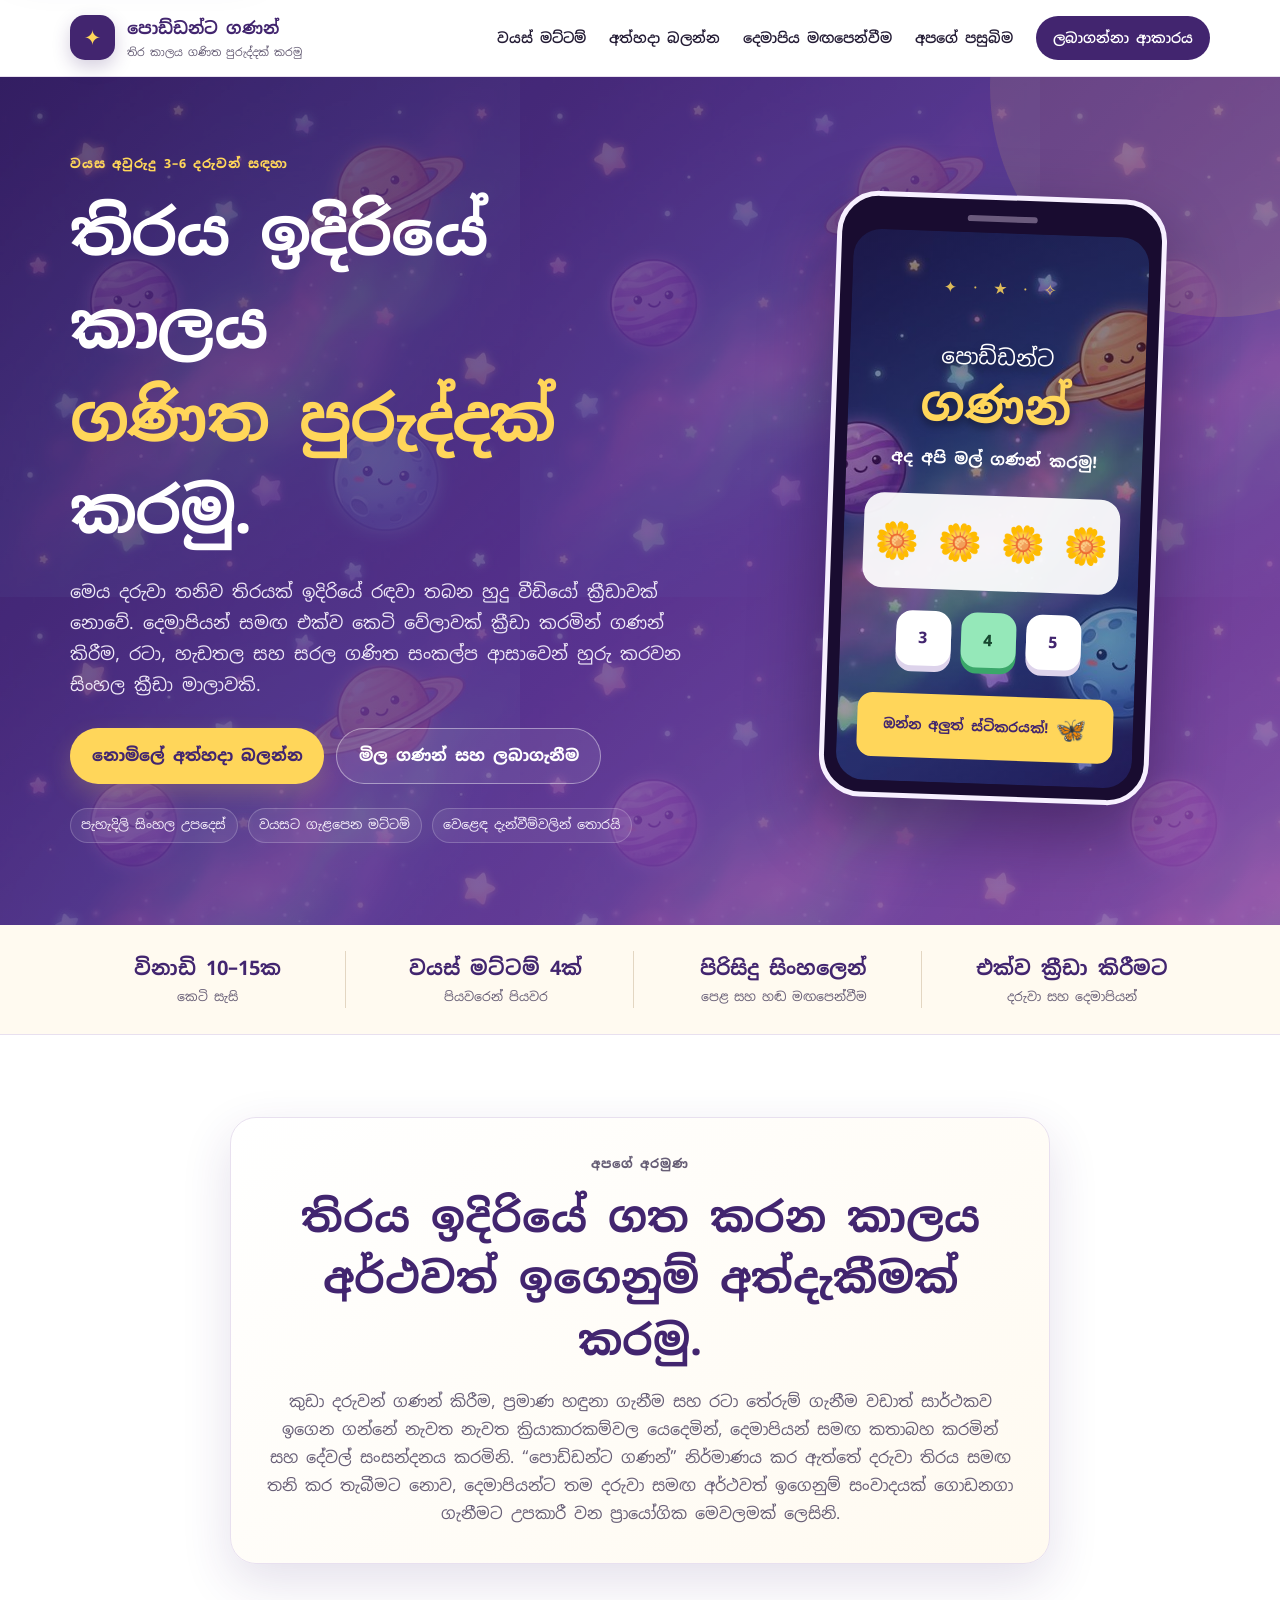
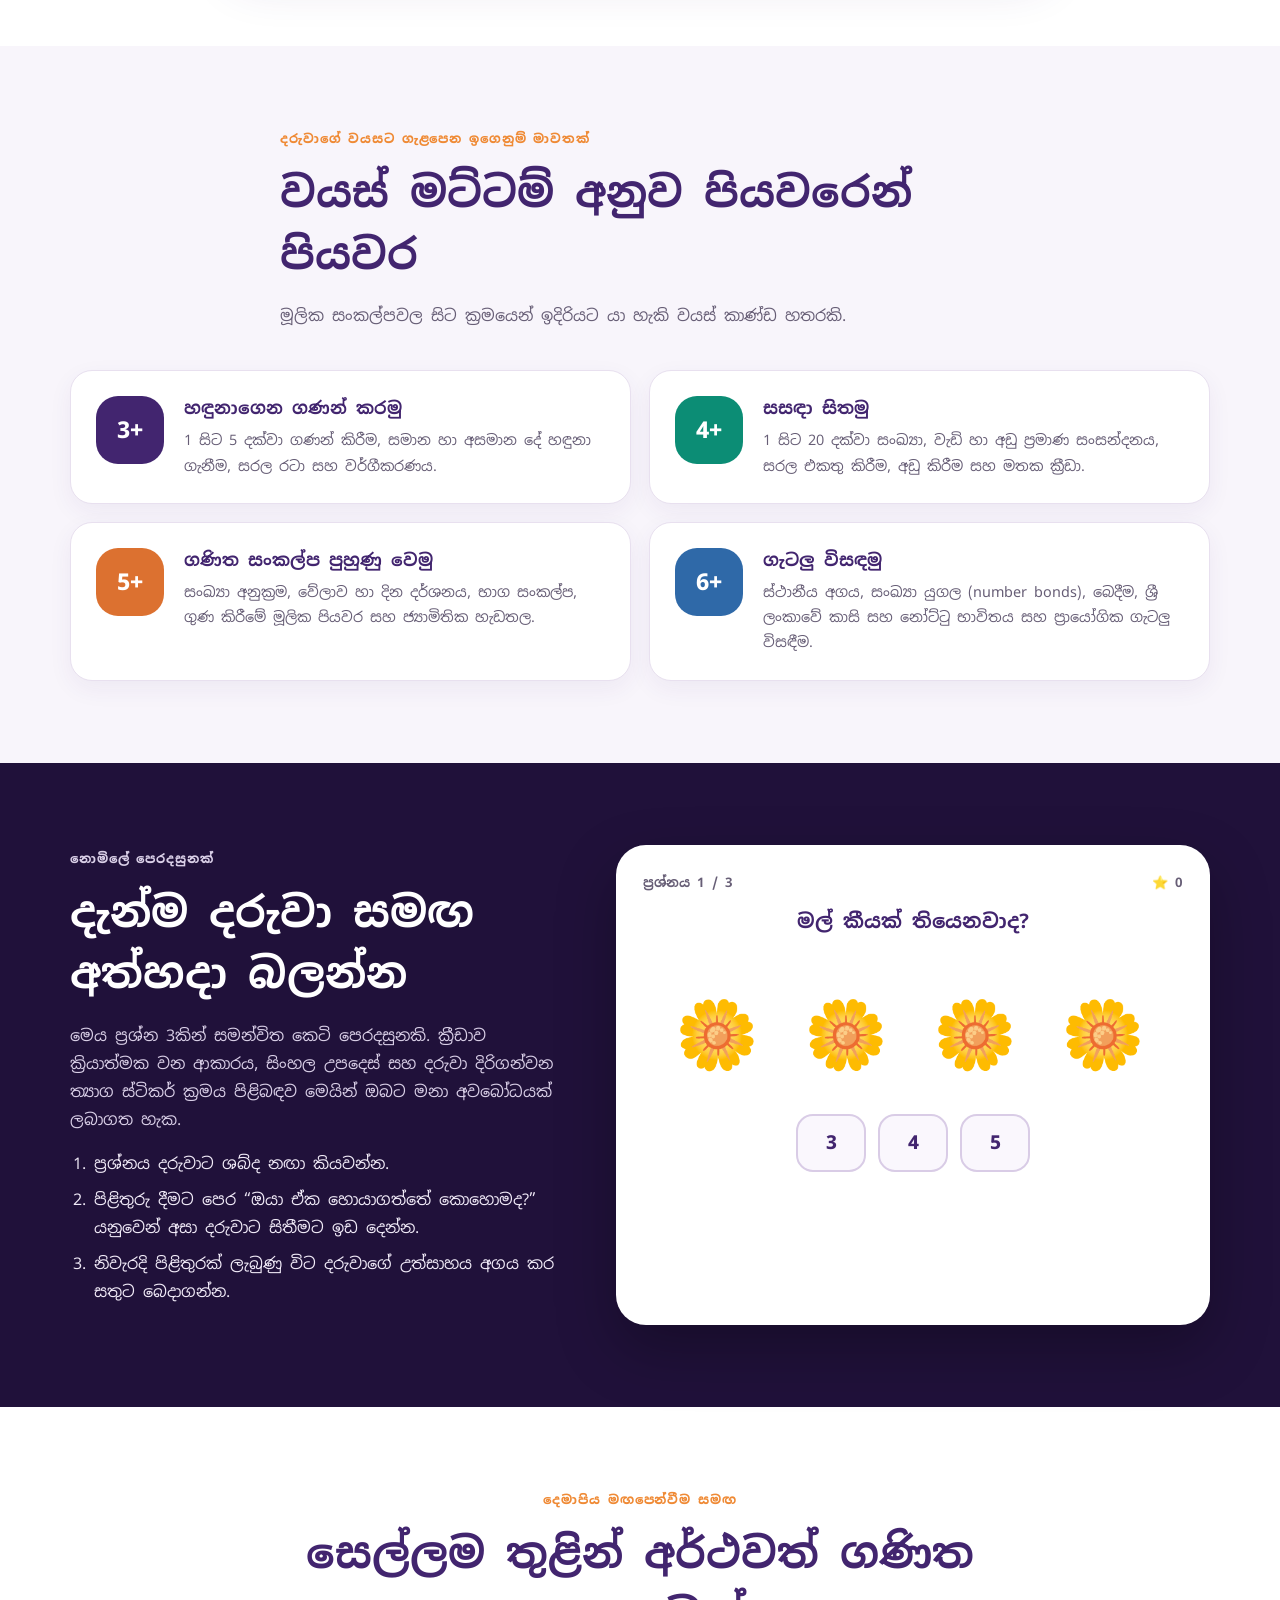
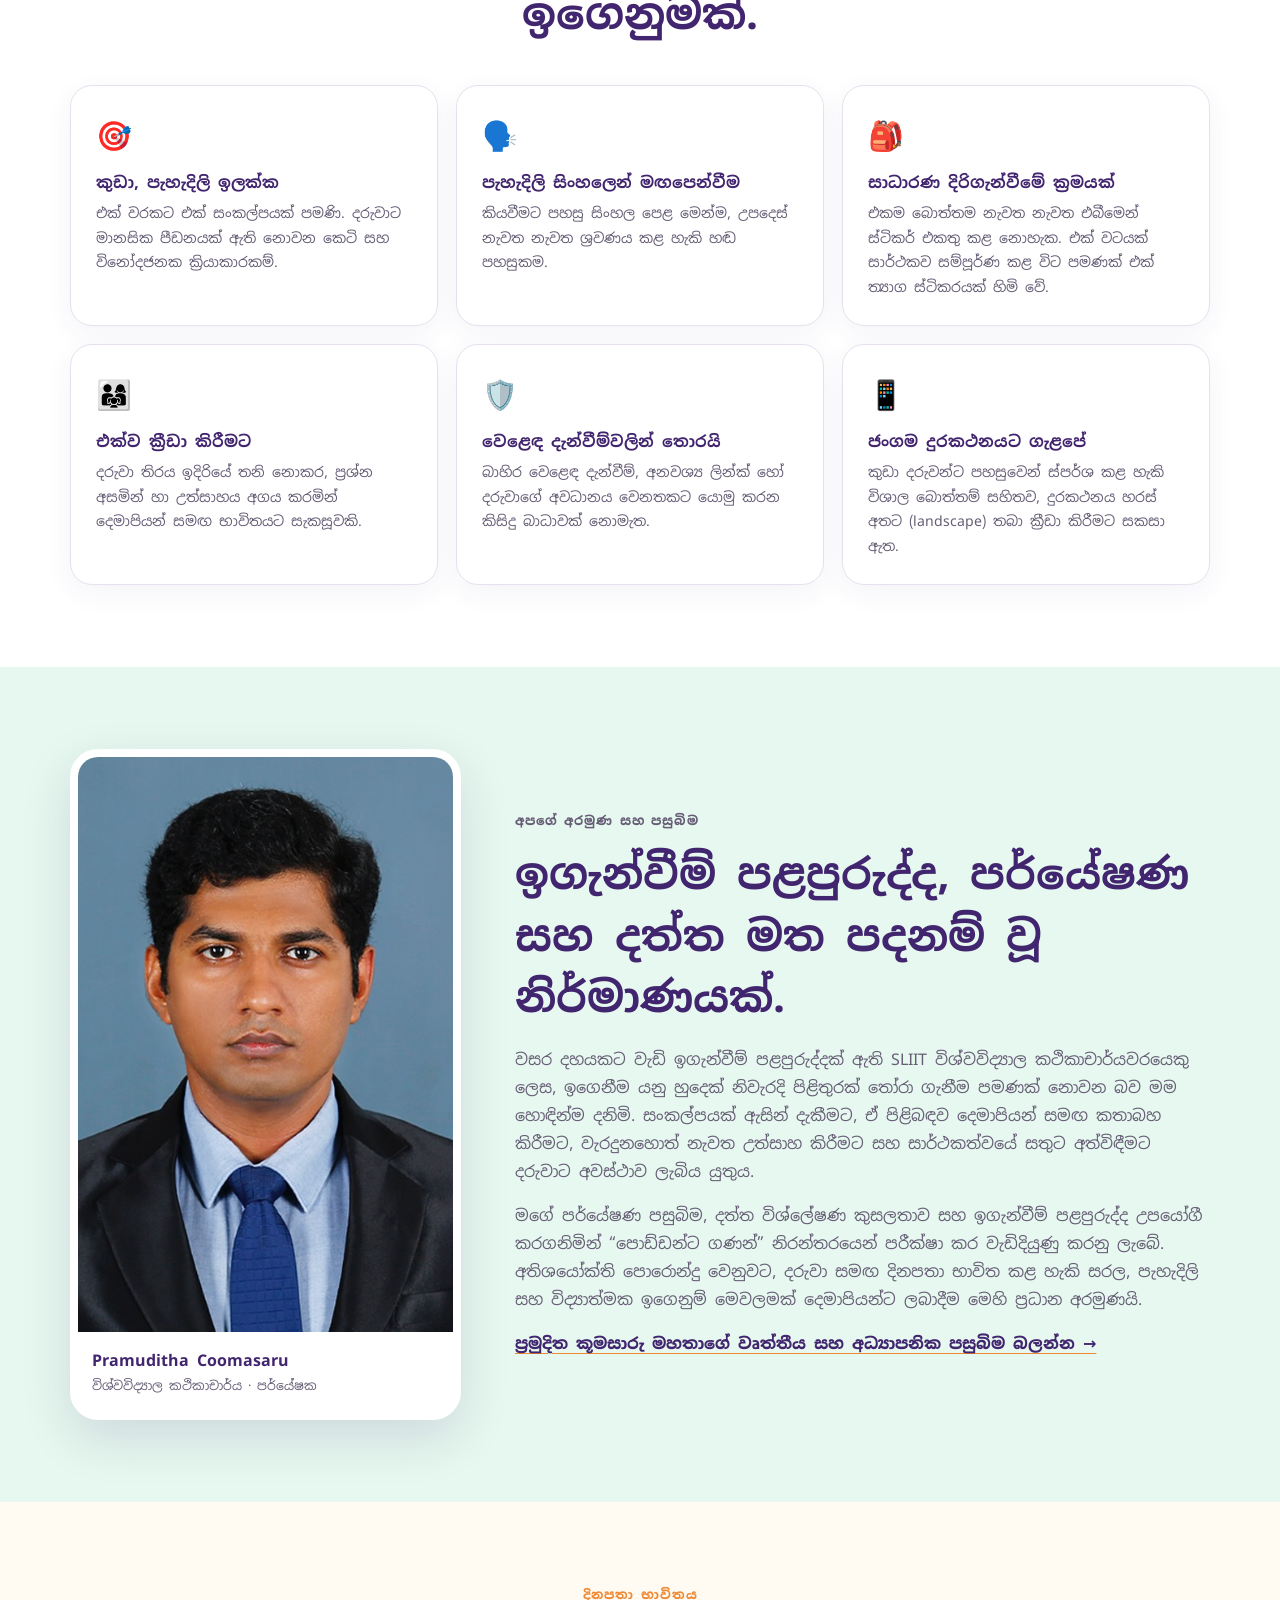
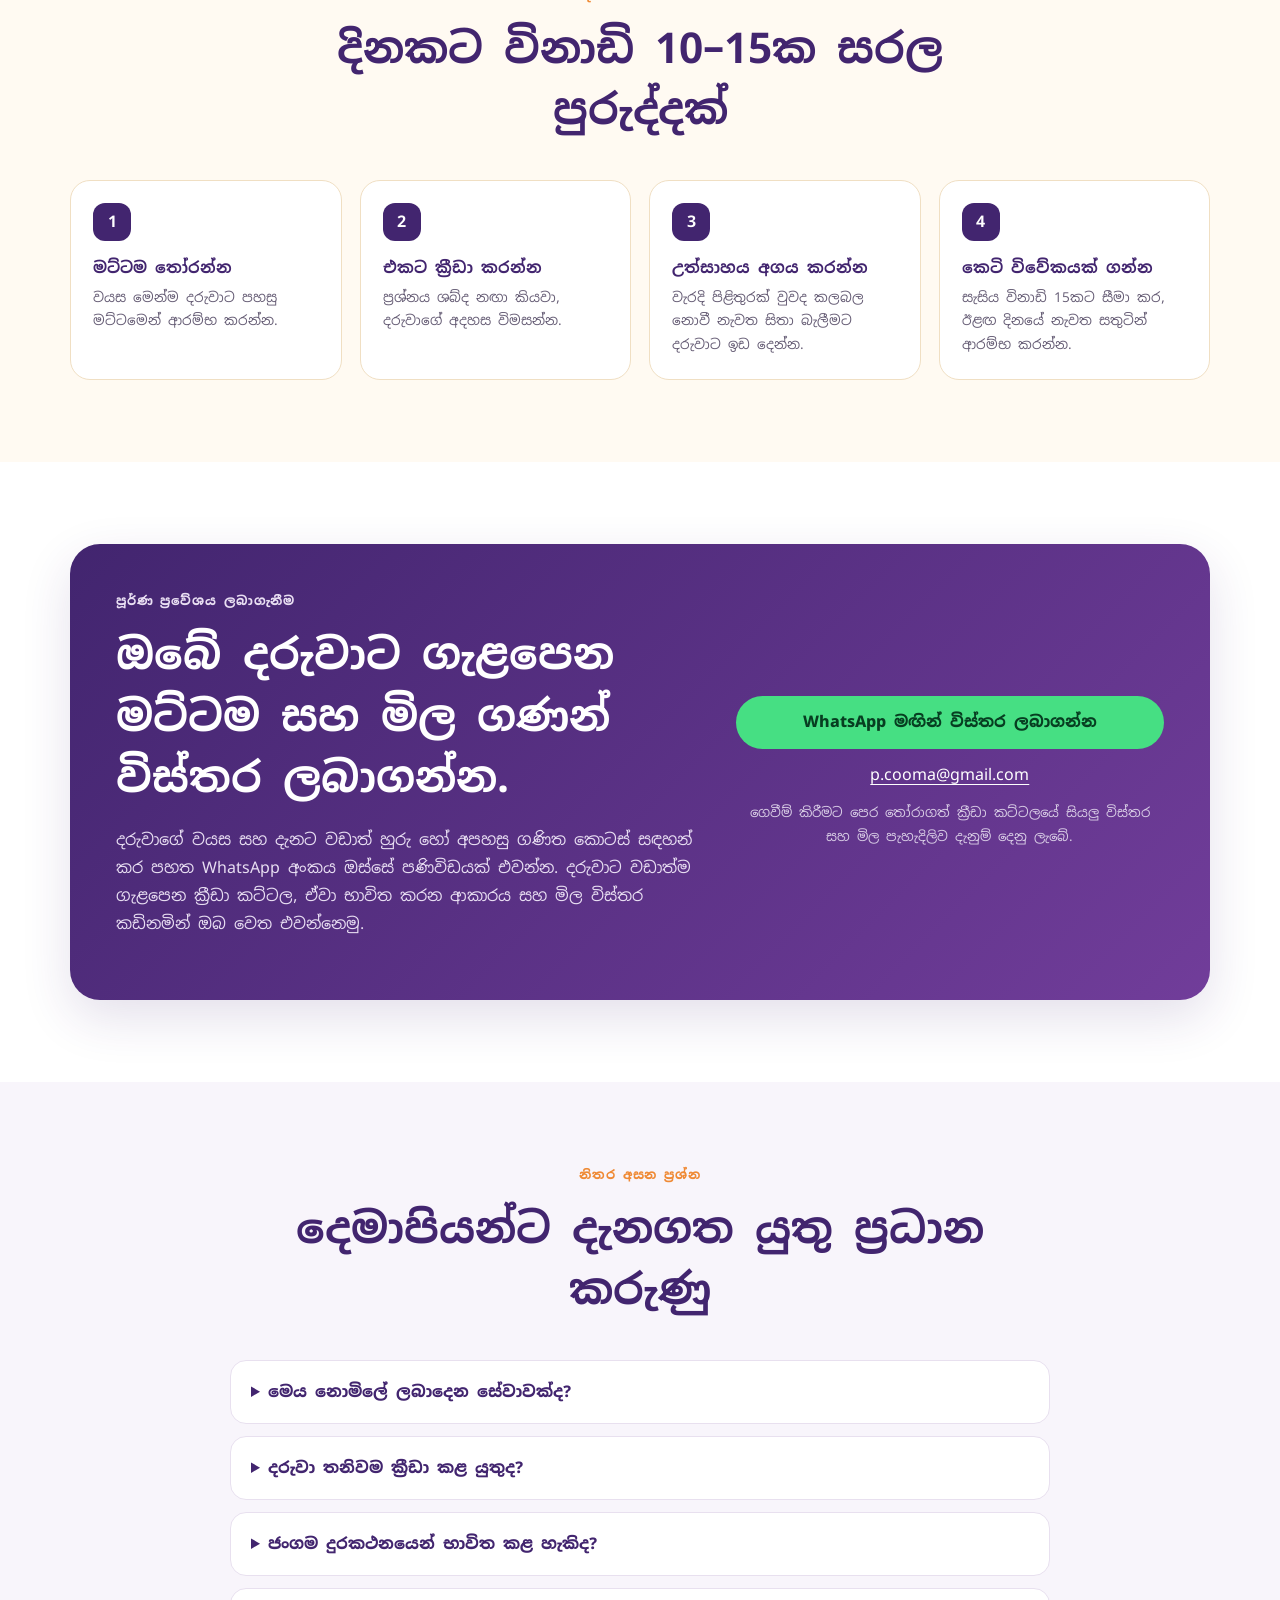
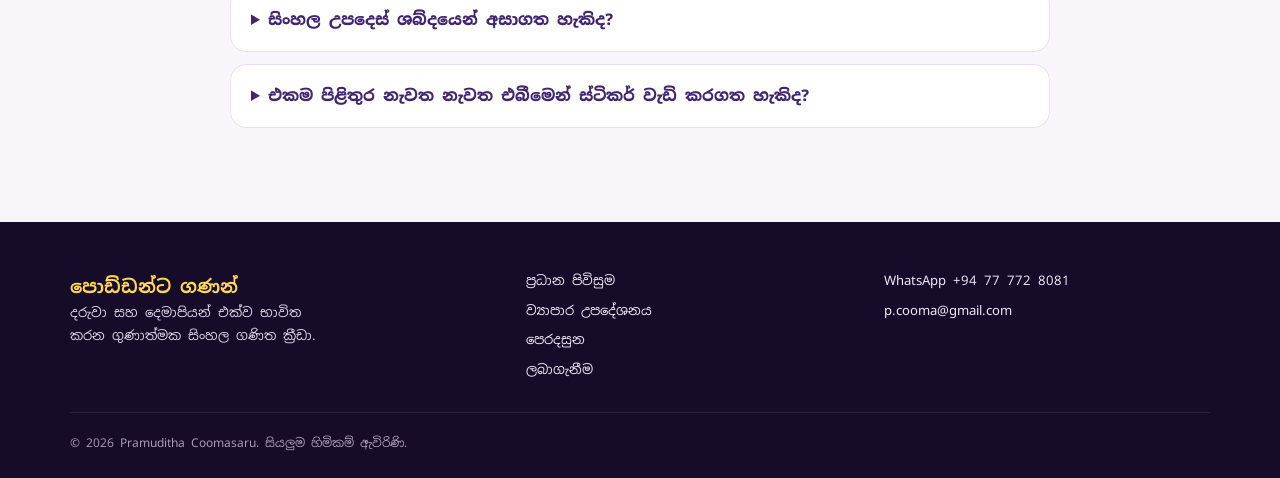
==== commit b70ee200: "improvements" ====
--- a/poddanta-ganan/index.html
+++ b/poddanta-ganan/index.html
@@ -4,10 +4,10 @@
   <meta charset="utf-8" />
   <meta name="viewport" content="width=device-width, initial-scale=1, viewport-fit=cover" />
   <title>පොඩ්ඩන්ට ගණන් | දරුවන්ට සිංහල ගණිත ක්‍රීඩා</title>
-  <meta name="description" content="වයස අවුරුදු 3 සිට 6 දක්වා දරුවන්ට දෙමාපියන් සමඟ ක්‍රීඩා කරමින් ගණිතයේ මූලික සංකල්ප පුහුණු වීමට සැකසූ සිංහල ඩිජිටල් ක්‍රීඩා මාලාව." />
+  <meta name="description" content="වයස අවුරුදු 3 සිට 6 දක්වා දරුවන්ට දෙමාපියන් සමඟ එක්ව ක්‍රීඩා කරමින් ගණිතයේ මූලික සංකල්ප හුරු කරවන සිංහල ඩිජිටල් ඉගෙනුම් ක්‍රීඩා මාලාව." />
   <meta name="theme-color" content="#42256f" />
-  <meta property="og:title" content="පොඩ්ඩන්ට ගණන් — තිර කාලය ගණිත පුරුද්දක් කරමු" />
-  <meta property="og:description" content="වයස 3–6 දරුවන්ට සිංහලෙන්, දෙමාපියන් සමඟ භාවිත කළ හැකි ගණිත ක්‍රීඩා." />
+  <meta property="og:title" content="පොඩ්ඩන්ට ගණන් — තිරය ඉදිරියේ කාලය ගණිත පුරුද්දක් කරමු" />
+  <meta property="og:description" content="වයස අවුරුදු 3–6 දරුවන්ට දෙමාපියන් සමඟ එක්ව ක්‍රීඩා කළ හැකි ප්‍රායෝගික සිංහල ගණිත ක්‍රියාකාරකම්." />
   <meta property="og:type" content="website" />
   <meta property="og:url" content="https://pcooma.com/poddanta-ganan/" />
   <meta property="og:image" content="https://pcooma.com/og-image.png?v=2" />
@@ -27,7 +27,7 @@
     "inLanguage": "si-LK",
     "operatingSystem": "Web browser",
     "url": "https://pcooma.com/poddanta-ganan/",
-    "description": "දෙමාපියන් සමඟ භාවිතයට සැකසූ සිංහල ගණිත ක්‍රීඩා මාලාව.",
+    "description": "දෙමාපියන් සහ දරුවන් සඳහා නිර්මාණය කළ ප්‍රායෝගික සිංහල ගණිත ක්‍රීඩා මාලාව.",
     "author": {
       "@type": "Person",
       "name": "Pramuditha Coomasaru",
@@ -49,9 +49,9 @@
       <nav id="main-nav" class="main-nav" aria-label="ප්‍රධාන මෙනුව">
         <a href="#ages">වයස් මට්ටම්</a>
         <a href="#demo">අත්හදා බලන්න</a>
-        <a href="#parents">දෙමාපියන්ට</a>
-        <a href="#trust">විශ්වාසය</a>
-        <a class="nav-cta" href="#get-access">ලබාගන්නේ කෙසේද?</a>
+        <a href="#parents">දෙමාපිය මඟපෙන්වීම</a>
+        <a href="#trust">අපගේ පසුබිම</a>
+        <a class="nav-cta" href="#get-access">ලබාගන්නා ආකාරය</a>
       </nav>
     </div>
   </header>
@@ -61,16 +61,16 @@
       <div class="wrap hero-grid">
         <div class="hero-copy">
           <p class="eyebrow">වයස අවුරුදු 3–6 දරුවන් සඳහා</p>
-          <h1>තිර කාලය<br /><span>ගණිත පුරුද්දක්</span> කරමු.</h1>
-          <p class="hero-lead">මෙය දරුවා තනිව තිරයක් ඉදිරියේ රඳවා තබන ක්‍රීඩාවක් නොවේ. මව, පියා හෝ භාරකරු සමඟ කෙටි වේලාවක් සෙල්ලම් කරමින් ගණන් කිරීම, රටා, හැඩතල සහ සරල ගණිත සංකල්ප හුරු කරවන සිංහල ක්‍රීඩා මාලාවකි.</p>
+          <h1>තිරය ඉදිරියේ කාලය<br /><span>ගණිත පුරුද්දක්</span> කරමු.</h1>
+          <p class="hero-lead">මෙය දරුවා තනිව තිරයක් ඉදිරියේ රඳවා තබන හුදු වීඩියෝ ක්‍රීඩාවක් නොවේ. දෙමාපියන් සමඟ එක්ව කෙටි වේලාවක් ක්‍රීඩා කරමින් ගණන් කිරීම, රටා, හැඩතල සහ සරල ගණිත සංකල්ප ආසාවෙන් හුරු කරවන සිංහල ක්‍රීඩා මාලාවකි.</p>
           <div class="hero-actions">
-            <a class="button button-primary" href="#demo">කුඩා ක්‍රීඩාවක් අත්හදා බලන්න</a>
-            <a class="button button-secondary" href="#get-access">මිල සහ ලබාගැනීම</a>
+            <a class="button button-primary" href="#demo">නොමිලේ අත්හදා බලන්න</a>
+            <a class="button button-secondary" href="#get-access">මිල ගණන් සහ ලබාගැනීම</a>
           </div>
           <ul class="hero-facts" aria-label="ප්‍රධාන ලක්ෂණ">
-            <li>සිංහල උපදෙස්</li>
+            <li>පැහැදිලි සිංහල උපදෙස්</li>
             <li>වයසට ගැළපෙන මට්ටම්</li>
-            <li>දැන්වීම් රහිත අත්දැකීම</li>
+            <li>වෙළෙඳ දැන්වීම්වලින් තොරයි</li>
           </ul>
         </div>
 
@@ -82,7 +82,7 @@
             <p>අද අපි මල් ගණන් කරමු!</p>
             <div class="object-row" aria-hidden="true">🌼 🌼 🌼 🌼</div>
             <div class="answer-row" aria-hidden="true"><span>3</span><span class="correct">4</span><span>5</span></div>
-            <div class="sticker-peek">අලුත් රූප ලාංඡනයක් <b>🦋</b></div>
+            <div class="sticker-peek">ඔන්න අලුත් ස්ටිකරයක්! <b>🦋</b></div>
           </div>
         </div>
       </div>
@@ -90,33 +90,33 @@
 
     <section class="promise-strip" aria-label="සේවාවේ ස්වභාවය">
       <div class="wrap promise-grid">
-        <div><strong>10–15</strong><span>විනාඩි කෙටි සැසි</span></div>
-        <div><strong>4</strong><span>වයස් මට්ටම්</span></div>
-        <div><strong>සිංහල</strong><span>පෙළ සහ කියවීම</span></div>
-        <div><strong>එකට</strong><span>දරුවා සහ දෙමාපියා</span></div>
+        <div><strong>විනාඩි 10–15ක</strong><span>කෙටි සැසි</span></div>
+        <div><strong>වයස් මට්ටම් 4ක්</strong><span>පියවරෙන් පියවර</span></div>
+        <div><strong>පිරිසිදු සිංහලෙන්</strong><span>පෙළ සහ හඬ මඟපෙන්වීම</span></div>
+        <div><strong>එක්ව ක්‍රීඩා කිරීමට</strong><span>දරුවා සහ දෙමාපියන්</span></div>
       </div>
     </section>
 
     <section class="section problem-section">
       <div class="wrap narrow center">
-        <p class="eyebrow">අවශ්‍යතාව හඳුනා ගනිමු</p>
-        <h2>තිරය ඉදිරියේ ගත කරන කාලයට ඉගෙනුම් අරමුණක් එක් කරමු.</h2>
-        <p>කුඩා දරුවන් ගණන් කිරීම, ප්‍රමාණ හඳුනා ගැනීම සහ රටා තේරුම් ගැනීම වඩාත් හොඳින් ඉගෙන ගන්නේ නැවත නැවත ක්‍රියාකාරකම්වල යෙදෙමින්, කතාබහ කරමින් සහ දේවල් සසඳමින්ය. “පොඩ්ඩන්ට ගණන්” නිර්මාණය කර ඇත්තේ දරුවා තිරය සමඟ තනි කිරීමට නොව, දෙමාපියාට දරුවා සමඟ අර්ථවත් ඉගෙනුම් කතාබහක් ඇරඹීමට උපකාර වන මෙවලමක් ලෙසය.</p>
+        <p class="eyebrow">අපගේ අරමුණ</p>
+        <h2>තිරය ඉදිරියේ ගත කරන කාලය අර්ථවත් ඉගෙනුම් අත්දැකීමක් කරමු.</h2>
+        <p>කුඩා දරුවන් ගණන් කිරීම, ප්‍රමාණ හඳුනා ගැනීම සහ රටා තේරුම් ගැනීම වඩාත් සාර්ථකව ඉගෙන ගන්නේ නැවත නැවත ක්‍රියාකාරකම්වල යෙදෙමින්, දෙමාපියන් සමඟ කතාබහ කරමින් සහ දේවල් සංසන්දනය කරමිනි. “පොඩ්ඩන්ට ගණන්” නිර්මාණය කර ඇත්තේ දරුවා තිරය සමඟ තනි කර තැබීමට නොව, දෙමාපියන්ට තම දරුවා සමඟ අර්ථවත් ඉගෙනුම් සංවාදයක් ගොඩනගා ගැනීමට උපකාරී වන ප්‍රායෝගික මෙවලමක් ලෙසිනි.</p>
       </div>
     </section>
 
     <section class="section age-section" id="ages">
       <div class="wrap">
         <div class="section-heading">
-          <p class="eyebrow">දරුවා සමඟ වැඩෙන මාර්ගයක්</p>
-          <h2>වයසට ගැළපෙන අභියෝග</h2>
-          <p>මූලික සංකල්පවල සිට පියවරෙන් පියවර ඉදිරියට යා හැකි වයස් මට්ටම් හතරකි.</p>
+          <p class="eyebrow">දරුවාගේ වයසට ගැළපෙන ඉගෙනුම් මාවතක්</p>
+          <h2>වයස් මට්ටම් අනුව පියවරෙන් පියවර</h2>
+          <p>මූලික සංකල්පවල සිට ක්‍රමයෙන් ඉදිරියට යා හැකි වයස් කාණ්ඩ හතරකි.</p>
         </div>
         <div class="age-grid">
-          <article class="age-card age-three"><span class="age-number">3+</span><div><h3>හඳුනාගෙන ගණන් කරමු</h3><p>1 සිට 5 දක්වා ගණන් කිරීම, සමාන හා වෙනස් දේ හඳුනා ගැනීම, සරල රටා සහ වර්ග කිරීම.</p></div></article>
-          <article class="age-card age-four"><span class="age-number">4+</span><div><h3>සසඳා සිතමු</h3><p>1 සිට 20 දක්වා සංඛ්‍යා, වැඩි හා අඩු ප්‍රමාණ, එකතු කිරීම, අඩු කිරීම සහ මතක ක්‍රීඩා.</p></div></article>
-          <article class="age-card age-five"><span class="age-number">5+</span><div><h3>සංකේත සමඟ වැඩ කරමු</h3><p>සංඛ්‍යා අනුක්‍රම, කාලය, භාග, ගුණ කිරීම සහ සරල ජ්‍යාමිතිය.</p></div></article>
-          <article class="age-card age-six"><span class="age-number">6+</span><div><h3>ගැටලු විසඳමු</h3><p>ස්ථානීය අගය, සංඛ්‍යා බැඳීම්, බෙදීම, ශ්‍රී ලංකා මුදල් සහ වාචික ගැටලු.</p></div></article>
+          <article class="age-card age-three"><span class="age-number">3+</span><div><h3>හඳුනාගෙන ගණන් කරමු</h3><p>1 සිට 5 දක්වා ගණන් කිරීම, සමාන හා අසමාන දේ හඳුනා ගැනීම, සරල රටා සහ වර්ගීකරණය.</p></div></article>
+          <article class="age-card age-four"><span class="age-number">4+</span><div><h3>සසඳා සිතමු</h3><p>1 සිට 20 දක්වා සංඛ්‍යා, වැඩි හා අඩු ප්‍රමාණ සංසන්දනය, සරල එකතු කිරීම, අඩු කිරීම සහ මතක ක්‍රීඩා.</p></div></article>
+          <article class="age-card age-five"><span class="age-number">5+</span><div><h3>ගණිත සංකල්ප පුහුණු වෙමු</h3><p>සංඛ්‍යා අනුක්‍රම, වේලාව හා දින දර්ශනය, භාග සංකල්ප, ගුණ කිරීමේ මූලික පියවර සහ ජ්‍යාමිතික හැඩතල.</p></div></article>
+          <article class="age-card age-six"><span class="age-number">6+</span><div><h3>ගැටලු විසඳමු</h3><p>ස්ථානීය අගය, සංඛ්‍යා යුගල (number bonds), බෙදීම, ශ්‍රී ලංකාවේ කාසි සහ නෝට්ටු භාවිතය සහ ප්‍රායෝගික ගැටලු විසඳීම.</p></div></article>
         </div>
       </div>
     </section>
@@ -124,13 +124,13 @@
     <section class="section demo-section" id="demo">
       <div class="wrap demo-grid">
         <div class="demo-copy">
-          <p class="eyebrow">නොමිලේ කුඩා නිරූපණයක්</p>
+          <p class="eyebrow">නොමිලේ පෙරදසුනක්</p>
           <h2>දැන්ම දරුවා සමඟ අත්හදා බලන්න</h2>
-          <p>මෙය සම්පූර්ණ ක්‍රීඩා මාලාව නොවේ. ක්‍රීඩාව ක්‍රියා කරන ආකාරය, සිංහල උපදෙස් සහ ප්‍රගතියට ලැබෙන රූප ලාංඡන පිළිබඳ අවබෝධයක් ලබා ගැනීමට සකස් කළ ප්‍රශ්න තුනක කෙටි නිරූපණයකි.</p>
+          <p>මෙය ප්‍රශ්න 3කින් සමන්විත කෙටි පෙරදසුනකි. ක්‍රීඩාව ක්‍රියාත්මක වන ආකාරය, සිංහල උපදෙස් සහ දරුවා දිරිගන්වන ත්‍යාග ස්ටිකර් ක්‍රමය පිළිබඳව මෙයින් ඔබට මනා අවබෝධයක් ලබාගත හැක.</p>
           <ol class="parent-prompts">
-            <li>ප්‍රශ්නය දරුවාට හඬින් කියවන්න.</li>
-            <li>පිළිතුරු දීමට පෙර “ඔයා ඒක හොයාගත්තේ කොහොමද?” යනුවෙන් අසන්න.</li>
-            <li>නිවැරදි පිළිතුරක් ලැබුණු විට දරුවා සමඟ එය සතුටින් සමරන්න.</li>
+            <li>ප්‍රශ්නය දරුවාට ශබ්ද නඟා කියවන්න.</li>
+            <li>පිළිතුරු දීමට පෙර “ඔයා ඒක හොයාගත්තේ කොහොමද?” යනුවෙන් අසා දරුවාට සිතීමට ඉඩ දෙන්න.</li>
+            <li>නිවැරදි පිළිතුරක් ලැබුණු විට දරුවාගේ උත්සාහය අගය කර සතුට බෙදාගන්න.</li>
           </ol>
         </div>
 
@@ -143,7 +143,7 @@
           <p id="demo-feedback" class="demo-feedback"></p>
           <button id="demo-next" class="button button-primary" type="button" hidden>ඊළඟ ප්‍රශ්නය</button>
           <div id="demo-sticker" class="demo-sticker" hidden>
-            <span>අලුත් රූප ලාංඡනයක් ලැබුණා!</span><b>🦚</b>
+            <span>ඔන්න අලුත් ස්ටිකරයක් ලැබුණා!</span><b>🦚</b>
           </div>
         </div>
       </div>
@@ -153,15 +153,15 @@
       <div class="wrap">
         <div class="section-heading center">
           <p class="eyebrow">දෙමාපිය මඟපෙන්වීම සමඟ</p>
-          <h2>සෙල්ලම තුළින් අර්ථවත් ඉගෙනීමක්.</h2>
+          <h2>සෙල්ලම තුළින් අර්ථවත් ගණිත ඉගෙනුමක්.</h2>
         </div>
         <div class="feature-grid">
-          <article><span>🎯</span><h3>කුඩා, පැහැදිලි ඉලක්ක</h3><p>එක් වරකට එක් සංකල්පයක්. දරුවාට වැඩියෙන් බර නොදෙන කෙටි ක්‍රියාකාරකම්.</p></article>
-          <article><span>🗣️</span><h3>සිංහලෙන් මඟපෙන්වීම</h3><p>සිංහල පෙළ සහ උපදෙස් නැවත අසන්න පුළුවන් ශබ්ද බොත්තමක්.</p></article>
-          <article><span>🎒</span><h3>සාධාරණ ඇගයීම් ක්‍රමයක්</h3><p>එකම බොත්තම නැවත නැවත එබීමෙන් රූප ලාංඡන වැඩි කරගත නොහැක. සම්පූර්ණ කරන එක් වටයකට එක් ප්‍රගති ලකුණක් පමණක් හිමි වේ.</p></article>
-          <article><span>👨‍👩‍👧</span><h3>එකට ක්‍රීඩා කිරීමට</h3><p>දරුවා තනි නොකර, ප්‍රශ්න අසමින් සහ උත්සාහය අගය කරමින් භාවිත කිරීමට සැලසුම් කර ඇත.</p></article>
-          <article><span>🛡️</span><h3>වෙළෙඳ දැන්වීම්වලින් තොරයි</h3><p>බාහිර වෙළෙඳ දැන්වීම්, පොදු සංවාද හෝ දරුවාගේ අවධානය වෙනතකට යොමු කරන අන්තර්ගත නොපෙන්වයි.</p></article>
-          <article><span>📱</span><h3>ජංගම දුරකථනයට ගැළපේ</h3><p>පහසුවෙන් ස්පර්ශ කළ හැකි විශාල බොත්තම් සහිතව, දුරකථනය හරස් අතට තබා ක්‍රීඩා කිරීමට සකස් කර ඇත.</p></article>
+          <article><span>🎯</span><h3>කුඩා, පැහැදිලි ඉලක්ක</h3><p>එක් වරකට එක් සංකල්පයක් පමණි. දරුවාට මානසික පීඩනයක් ඇති නොවන කෙටි සහ විනෝදජනක ක්‍රියාකාරකම්.</p></article>
+          <article><span>🗣️</span><h3>පැහැදිලි සිංහලෙන් මඟපෙන්වීම</h3><p>කියවීමට පහසු සිංහල පෙළ මෙන්ම, උපදෙස් නැවත නැවත ශ්‍රවණය කළ හැකි හඬ පහසුකම.</p></article>
+          <article><span>🎒</span><h3>සාධාරණ දිරිගැන්වීමේ ක්‍රමයක්</h3><p>එකම බොත්තම නැවත නැවත එබීමෙන් ස්ටිකර් එකතු කළ නොහැක. එක් වටයක් සාර්ථකව සම්පූර්ණ කළ විට පමණක් එක් ත්‍යාග ස්ටිකරයක් හිමි වේ.</p></article>
+          <article><span>👨‍👩‍👧</span><h3>එක්ව ක්‍රීඩා කිරීමට</h3><p>දරුවා තිරය ඉදිරියේ තනි නොකර, ප්‍රශ්න අසමින් හා උත්සාහය අගය කරමින් දෙමාපියන් සමඟ භාවිතයට සැකසූවකි.</p></article>
+          <article><span>🛡️</span><h3>වෙළෙඳ දැන්වීම්වලින් තොරයි</h3><p>බාහිර වෙළෙඳ දැන්වීම්, අනවශ්‍ය ලින්ක් හෝ දරුවාගේ අවධානය වෙනතකට යොමු කරන කිසිදු බාධාවක් නොමැත.</p></article>
+          <article><span>📱</span><h3>ජංගම දුරකථනයට ගැළපේ</h3><p>කුඩා දරුවන්ට පහසුවෙන් ස්පර්ශ කළ හැකි විශාල බොත්තම් සහිතව, දුරකථනය හරස් අතට (landscape) තබා ක්‍රීඩා කිරීමට සකසා ඇත.</p></article>
         </div>
       </div>
     </section>
@@ -173,11 +173,11 @@
           <div><strong>Pramuditha Coomasaru</strong><span>විශ්වවිද්‍යාල කථිකාචාර්ය · පර්යේෂක</span></div>
         </div>
         <div class="trust-copy">
-          <p class="eyebrow">මෙය නිර්මාණය කළේ ඇයි?</p>
-          <h2>ඉගැන්වීම් පළපුරුද්ද, පර්යේෂණය සහ දත්ත මත පදනම් වූ වැඩිදියුණු කිරීම.</h2>
-          <p>වසර දහයකට වැඩි ඉගැන්වීම් පළපුරුද්දක් ඇති SLIIT විශ්වවිද්‍යාල කථිකාචාර්යවරයෙකු ලෙස, ඉගෙනීම යනු පිළිතුරක් තෝරා ගැනීම පමණක් නොවන බව මම දනිමි. සංකල්පයක් දැකීමට, ඒ ගැන කතා කිරීමට, නැවත උත්සාහ කිරීමට සහ සාර්ථකත්වයේ සතුට අත්විඳීමට දරුවාට අවස්ථාව ලැබිය යුතුය.</p>
-          <p>මගේ පර්යේෂණ පසුබිම, දත්ත විශ්ලේෂණ හැකියාව සහ ඉගැන්වීම් පළපුරුද්ද එක් කරමින් “පොඩ්ඩන්ට ගණන්” නිරන්තරයෙන් පරීක්ෂා කර වැඩිදියුණු කෙරේ. අතිශයෝක්ති සහිත පොරොන්දු වෙනුවට, දරුවා සමඟ නිතිපතා භාවිත කළ හැකි සරල සහ පැහැදිලි ඉගෙනුම් මෙවලමක් ලබා දීම මෙහි අරමුණයි.</p>
-          <a class="text-link" href="../consultancy/#about">ප්‍රමුදිතගේ අධ්‍යාපනික හා වෘත්තීය පසුබිම බලන්න →</a>
+          <p class="eyebrow">අපගේ අරමුණ සහ පසුබිම</p>
+          <h2>ඉගැන්වීම් පළපුරුද්ද, පර්යේෂණ සහ දත්ත මත පදනම් වූ නිර්මාණයක්.</h2>
+          <p>වසර දහයකට වැඩි ඉගැන්වීම් පළපුරුද්දක් ඇති SLIIT විශ්වවිද්‍යාල කථිකාචාර්යවරයෙකු ලෙස, ඉගෙනීම යනු හුදෙක් නිවැරදි පිළිතුරක් තෝරා ගැනීම පමණක් නොවන බව මම හොඳින්ම දනිමි. සංකල්පයක් ඇසින් දැකීමට, ඒ පිළිබඳව දෙමාපියන් සමඟ කතාබහ කිරීමට, වැරදුනහොත් නැවත උත්සාහ කිරීමට සහ සාර්ථකත්වයේ සතුට අත්විඳීමට දරුවාට අවස්ථාව ලැබිය යුතුය.</p>
+          <p>මගේ පර්යේෂණ පසුබිම, දත්ත විශ්ලේෂණ කුසලතාව සහ ඉගැන්වීම් පළපුරුද්ද උපයෝගී කරගනිමින් “පොඩ්ඩන්ට ගණන්” නිරන්තරයෙන් පරීක්ෂා කර වැඩිදියුණු කරනු ලැබේ. අතිශයෝක්ති පොරොන්දු වෙනුවට, දරුවා සමඟ දිනපතා භාවිත කළ හැකි සරල, පැහැදිලි සහ විද්‍යාත්මක ඉගෙනුම් මෙවලමක් දෙමාපියන්ට ලබාදීම මෙහි ප්‍රධාන අරමුණයි.</p>
+          <a class="text-link" href="../consultancy/#about">ප්‍රමුදිත කූමසාරු මහතාගේ වෘත්තීය සහ අධ්‍යාපනික පසුබිම බලන්න →</a>
         </div>
       </div>
     </section>
@@ -186,13 +186,13 @@
       <div class="wrap">
         <div class="section-heading center">
           <p class="eyebrow">දිනපතා භාවිතය</p>
-          <h2>විනාඩි 10–15ක සරල ක්‍රමයක්</h2>
+          <h2>දිනකට විනාඩි 10–15ක සරල පුරුද්දක්</h2>
         </div>
         <div class="steps-grid">
-          <article><b>1</b><h3>මට්ටම තෝරන්න</h3><p>වයස පමණක් නොව, දරුවාට පහසු මට්ටමෙන් පටන් ගන්න.</p></article>
-          <article><b>2</b><h3>එකට ක්‍රීඩා කරන්න</h3><p>ප්‍රශ්නය කියවා, දරුවාගේ අදහස අසන්න.</p></article>
-          <article><b>3</b><h3>උත්සාහය අගය කරන්න</h3><p>වැරදි පිළිතුරක් වුණත් නැවත සිතීමට අවස්ථාව දෙන්න.</p></article>
-          <article><b>4</b><h3>කෙටි විවේකයක් ගන්න</h3><p>සැසිය කෙටිව තබා, ඊළඟ දවසේ නැවත එන්න.</p></article>
+          <article><b>1</b><h3>මට්ටම තෝරන්න</h3><p>වයස මෙන්ම දරුවාට පහසු මට්ටමෙන් ආරම්භ කරන්න.</p></article>
+          <article><b>2</b><h3>එකට ක්‍රීඩා කරන්න</h3><p>ප්‍රශ්නය ශබ්ද නඟා කියවා, දරුවාගේ අදහස විමසන්න.</p></article>
+          <article><b>3</b><h3>උත්සාහය අගය කරන්න</h3><p>වැරදි පිළිතුරක් වුවද කලබල නොවී නැවත සිතා බැලීමට දරුවාට ඉඩ දෙන්න.</p></article>
+          <article><b>4</b><h3>කෙටි විවේකයක් ගන්න</h3><p>සැසිය විනාඩි 15කට සීමා කර, ඊළඟ දිනයේ නැවත සතුටින් ආරම්භ කරන්න.</p></article>
         </div>
       </div>
     </section>
@@ -200,37 +200,37 @@
     <section class="section access-section" id="get-access">
       <div class="wrap access-card">
         <div>
-          <p class="eyebrow">ගෙවීම් සහිත සේවාවකි</p>
-          <h2>ඔබේ දරුවාට ගැළපෙන මට්ටම සහ මිල විස්තර ලබාගන්න.</h2>
-          <p>දරුවාගේ වයස සහ දැනට පහසු හෝ අපහසු ගණිත කොටස් සඳහන් කර WhatsApp පණිවිඩයක් එවන්න. ලබාගත හැකි ක්‍රීඩා කට්ටල, ඒවා භාවිත කරන ආකාරය සහ ගෙවීම් පිළිබඳ තොරතුරු පැහැදිලිව ලබා දෙන්නෙමි.</p>
+          <p class="eyebrow">පූර්ණ ප්‍රවේශය ලබාගැනීම</p>
+          <h2>ඔබේ දරුවාට ගැළපෙන මට්ටම සහ මිල ගණන් විස්තර ලබාගන්න.</h2>
+          <p>දරුවාගේ වයස සහ දැනට වඩාත් හුරු හෝ අපහසු ගණිත කොටස් සඳහන් කර පහත WhatsApp අංකය ඔස්සේ පණිවිඩයක් එවන්න. දරුවාට වඩාත්ම ගැළපෙන ක්‍රීඩා කට්ටල, ඒවා භාවිත කරන ආකාරය සහ මිල විස්තර කඩිනමින් ඔබ වෙත එවන්නෙමු.</p>
         </div>
         <div class="access-actions">
-          <a class="button whatsapp-button" href="https://wa.me/94777728081?text=%E0%B6%86%E0%B6%BA%E0%B7%94%E0%B6%B6%E0%B7%9D%E0%B7%80%E0%B6%B1%E0%B7%8A%20%E0%B6%B4%E0%B7%8A%E2%80%8D%E0%B6%BB%E0%B6%B8%E0%B7%94%E0%B6%AF%E0%B7%92%E0%B6%AD%2C%20%E0%B6%B4%E0%B7%9C%E0%B6%A9%E0%B7%8A%E0%B6%A9%E0%B6%B1%E0%B7%8A%E0%B6%A7%20%E0%B6%9C%E0%B6%AB%E0%B6%B1%E0%B7%8A%20%E0%B6%9A%E0%B7%8A%E2%80%8D%E0%B6%BB%E0%B7%93%E0%B6%A9%E0%B7%8F%20%E0%B6%9A%E0%B6%A7%E0%B7%8A%E0%B6%A7%E0%B6%BD%20%E0%B6%B4%E0%B7%92%E0%B7%85%E0%B7%92%E0%B6%B6%E0%B6%B3%20%E0%B6%B8%E0%B7%92%E0%B6%BD%20%E0%B7%83%E0%B7%84%20%E0%B6%BD%E0%B6%B6%E0%B7%8F%20%E0%B6%9C%E0%B6%B1%E0%B7%8A%E0%B6%B1%E0%B7%8F%20%E0%B6%86%E0%B6%9A%E0%B7%8F%E0%B6%BB%E0%B6%BA%20%E0%B6%AF%E0%B7%90%E0%B6%B1%E0%B6%9C%E0%B7%90%E0%B6%B1%E0%B7%93%E0%B6%B8%E0%B6%A7%20%E0%B6%9A%E0%B7%90%E0%B6%B8%E0%B7%90%E0%B6%AD%E0%B7%8A%E0%B6%AD%E0%B7%99%E0%B6%B8%E0%B7%92.%20%E0%B6%B8%E0%B6%9C%E0%B7%9A%20%E0%B6%AF%E0%B6%BB%E0%B7%94%E0%B7%80%E0%B7%8F%E0%B6%9C%E0%B7%9A%20%E0%B7%80%E0%B6%BA%E0%B7%83%3A%20" target="_blank" rel="noopener">WhatsApp මගින් විස්තර ගන්න</a>
+          <a class="button whatsapp-button" href="https://wa.me/94777728081?text=%E0%B6%86%E0%B6%BA%E0%B7%94%E0%B6%B6%E0%B7%9D%E0%B7%80%E0%B6%B1%E0%B7%8A%20%E0%B6%B4%E0%B7%8A%E2%80%8D%E0%B6%BB%E0%B6%B8%E0%B7%94%E0%B6%AF%E0%B7%92%E0%B6%AD%2C%20%E0%B6%B4%E0%B7%9C%E0%B6%A9%E0%B7%8A%E0%B6%A9%E0%B6%B1%E0%B7%8A%E0%B6%A7%20%E0%B6%9C%E0%B6%AB%E0%B6%B1%E0%B7%8A%20%E0%B6%9A%E0%B7%8A%E2%80%8D%E0%B6%BB%E0%B7%93%E0%B6%A9%E0%B7%8F%20%E0%B6%9A%E0%B6%A7%E0%B7%8A%E0%B6%A7%E0%B6%BD%20%E0%B6%B4%E0%B7%92%E0%B7%85%E0%B7%92%E0%B6%B6%E0%B6%B3%20%E0%B6%B8%E0%B7%92%E0%B6%BD%20%E0%B7%83%E0%B7%84%20%E0%B6%BD%E0%B6%B6%E0%B7%8F%20%E0%B6%9C%E0%B6%B1%E0%B7%8A%E0%B6%B1%E0%B7%8F%20%E0%B6%86%E0%B6%9A%E0%B7%8F%E0%B6%BB%E0%B6%BA%20%E0%B6%AF%E0%B7%90%E0%B6%B1%E0%B6%9C%E0%B7%90%E0%B6%B1%E0%B7%93%E0%B6%B8%E0%B6%A7%20%E0%B6%9A%E0%B7%90%E0%B6%B8%E0%B7%90%E0%B6%AD%E0%B7%8A%E0%B6%AD%E0%B7%99%E0%B6%B8%E0%B7%92.%20%E0%B6%B8%E0%B6%9C%E0%B7%9A%20%E0%B6%AF%E0%B6%BB%E0%B7%94%E0%B7%80%E0%B7%8F%E0%B6%9C%E0%B7%9A%20%E0%B7%80%E0%B6%BA%E0%B7%83%3A%20" target="_blank" rel="noopener">WhatsApp මඟින් විස්තර ලබාගන්න</a>
           <a class="email-link" href="mailto:p.cooma@gmail.com?subject=%E0%B6%B4%E0%B7%9C%E0%B6%A9%E0%B7%8A%E0%B6%A9%E0%B6%B1%E0%B7%8A%E0%B6%A7%20%E0%B6%9C%E0%B6%AB%E0%B6%B1%E0%B7%8A%20%E0%B7%80%E0%B7%92%E0%B6%B8%E0%B7%83%E0%B7%93%E0%B6%B8">p.cooma@gmail.com</a>
-          <small>ගෙවීමට පෙර තෝරාගත් ක්‍රීඩා කට්ටලයේ අන්තර්ගතය සහ මිල පැහැදිලිව දැනුම් දෙනු ලැබේ.</small>
+          <small>ගෙවීම් කිරීමට පෙර තෝරාගත් ක්‍රීඩා කට්ටලයේ සියලු විස්තර සහ මිල පැහැදිලිව දැනුම් දෙනු ලැබේ.</small>
         </div>
       </div>
     </section>
 
     <section class="section faq-section">
       <div class="wrap narrow">
-        <div class="section-heading center"><p class="eyebrow">නිතර අසන ප්‍රශ්න</p><h2>දෙමාපියන්ට දැනගත යුතු දේ</h2></div>
-        <details><summary>මෙය නොමිලේ ලබා දෙන සේවාවක්ද?</summary><p>නැත. ඉහත කෙටි නිරූපණය පමණක් නොමිලේ අත්හදා බැලිය හැකිය. සම්පූර්ණ ක්‍රීඩා කට්ටල ලබා ගැනීම ගෙවීම් සහිත සේවාවකි.</p></details>
-        <details><summary>දරුවා තනිවම ක්‍රීඩා කළ යුතුද?</summary><p>නැහැ. විශේෂයෙන් කුඩා වයස්වලදී දෙමාපියෙකු හෝ භාරකරුවෙකු සමඟ කෙටි සැසි ලෙස භාවිත කිරීම නිර්දේශ කරයි.</p></details>
-        <details><summary>ජංගම දුරකථනයෙන් භාවිත කළ හැකිද?</summary><p>ඔව්. ක්‍රීඩා ජංගම දුරකථන සඳහා සකස් කර ඇත. වඩාත් පහසුවෙන් භාවිත කිරීමට දුරකථනය හරස් අතට තබන්න.</p></details>
-        <details><summary>සිංහල උපදෙස් ශබ්දයෙන් අසාගත හැකිද?</summary><p>සිංහල උපදෙස් තිරයේ පෙන්වයි. ඔබේ උපාංගය සිංහල පෙළ ශබ්දයෙන් කියවීමට සහාය දක්වන්නේ නම්, උපදෙස් නැවත අසාගැනීමටද හැකිය.</p></details>
-        <details><summary>එකම පිළිතුර නැවත නැවත ලබා දී රූප ලාංඡන වැඩි කරගත හැකිද?</summary><p>නැත. එක් වටයක නිවැරදි පිළිතුර ප්‍රගතියට එක් වන්නේ එක් වරක් පමණි. රූප ලාංඡන හිමි වන්නේ දරුවා සැබෑ ලෙස සම්පූර්ණ කරන ක්‍රියාකාරකම් සඳහාය.</p></details>
+        <div class="section-heading center"><p class="eyebrow">නිතර අසන ප්‍රශ්න</p><h2>දෙමාපියන්ට දැනගත යුතු ප්‍රධාන කරුණු</h2></div>
+        <details><summary>මෙය නොමිලේ ලබාදෙන සේවාවක්ද?</summary><p>නැත. ඉහත දැක්වෙන කෙටි පෙරදසුන ඕනෑම කෙනෙකුට නොමිලේ අත්හදා බැලිය හැක. සම්පූර්ණ ක්‍රීඩා කට්ටල ලබාගැනීම සඳහා එක්වරක් පමණක් අයවන සුළු මුදලක් ගෙවිය යුතුය.</p></details>
+        <details><summary>දරුවා තනිවම ක්‍රීඩා කළ යුතුද?</summary><p>නැත. කුඩා දරුවන්ට තිරය සමඟ තනිවීමට වඩා දෙමාපියන් හෝ භාරකරුවන් සමඟ එක්ව, දිනකට විනාඩි 10-15ක කෙටි සැසි ලෙස ක්‍රීඩා කිරීමෙන් ඉහළම ප්‍රතිඵල ලැබේ.</p></details>
+        <details><summary>ජංගම දුරකථනයෙන් භාවිත කළ හැකිද?</summary><p>ඔව්. මෙම ක්‍රීඩා ජංගම දුරකථන සඳහා විශේෂයෙන් සකසා ඇත. වඩාත් පහසුවෙන් සහ පැහැදිලිව භාවිත කිරීමට දුරකථනය හරස් අතට (landscape) තබාගන්න.</p></details>
+        <details><summary>සිංහල උපදෙස් ශබ්දයෙන් අසාගත හැකිද?</summary><p>ඔව්. උපදෙස් තිරයේ දිස්වන අතර, ඔබේ උපාංගය සිංහල පෙළ ශබ්දයට පරිවර්තනය කිරීමට සහාය දක්වන්නේ නම්, උපදෙස් නැවත ශ්‍රවණය කිරීමේ හැකියාවද පවතී.</p></details>
+        <details><summary>එකම පිළිතුර නැවත නැවත එබීමෙන් ස්ටිකර් වැඩි කරගත හැකිද?</summary><p>නැත. දරුවා සැබැවින්ම ක්‍රියාකාරකම සම්පූර්ණ කළ විට පමණක් එක් ත්‍යාග ස්ටිකරයක් හිමි වන පරිදි ක්‍රමවේදය සකසා ඇත.</p></details>
       </div>
     </section>
   </main>
 
   <footer class="site-footer">
     <div class="wrap footer-grid">
-      <div><strong>පොඩ්ඩන්ට ගණන්</strong><p>දරුවා සහ දෙමාපියා එක්ව භාවිත කරන සිංහල ගණිත ක්‍රීඩා.</p></div>
-      <nav aria-label="පහළ මෙනුව"><a href="../">ප්‍රධාන පිවිසුම් පිටුව</a><a href="../consultancy/">ව්‍යාපාර උපදේශනය</a><a href="#demo">නිරූපණය</a><a href="#get-access">ලබාගැනීම</a></nav>
+      <div><strong>පොඩ්ඩන්ට ගණන්</strong><p>දරුවා සහ දෙමාපියන් එක්ව භාවිත කරන ගුණාත්මක සිංහල ගණිත ක්‍රීඩා.</p></div>
+      <nav aria-label="පහළ මෙනුව"><a href="../">ප්‍රධාන පිවිසුම</a><a href="../consultancy/">ව්‍යාපාර උපදේශනය</a><a href="#demo">පෙරදසුන</a><a href="#get-access">ලබාගැනීම</a></nav>
       <div><a href="https://wa.me/94777728081" target="_blank" rel="noopener">WhatsApp +94 77 772 8081</a><a href="mailto:p.cooma@gmail.com">p.cooma@gmail.com</a></div>
     </div>
-    <div class="wrap footer-bottom">© <span id="year"></span> Pramuditha Coomasaru. සියලු හිමිකම් ඇවිරිණි.</div>
+    <div class="wrap footer-bottom">© <span id="year"></span> Pramuditha Coomasaru. සියලුම හිමිකම් ඇවිරිණි.</div>
   </footer>
 
   <script src="script.js"></script>
